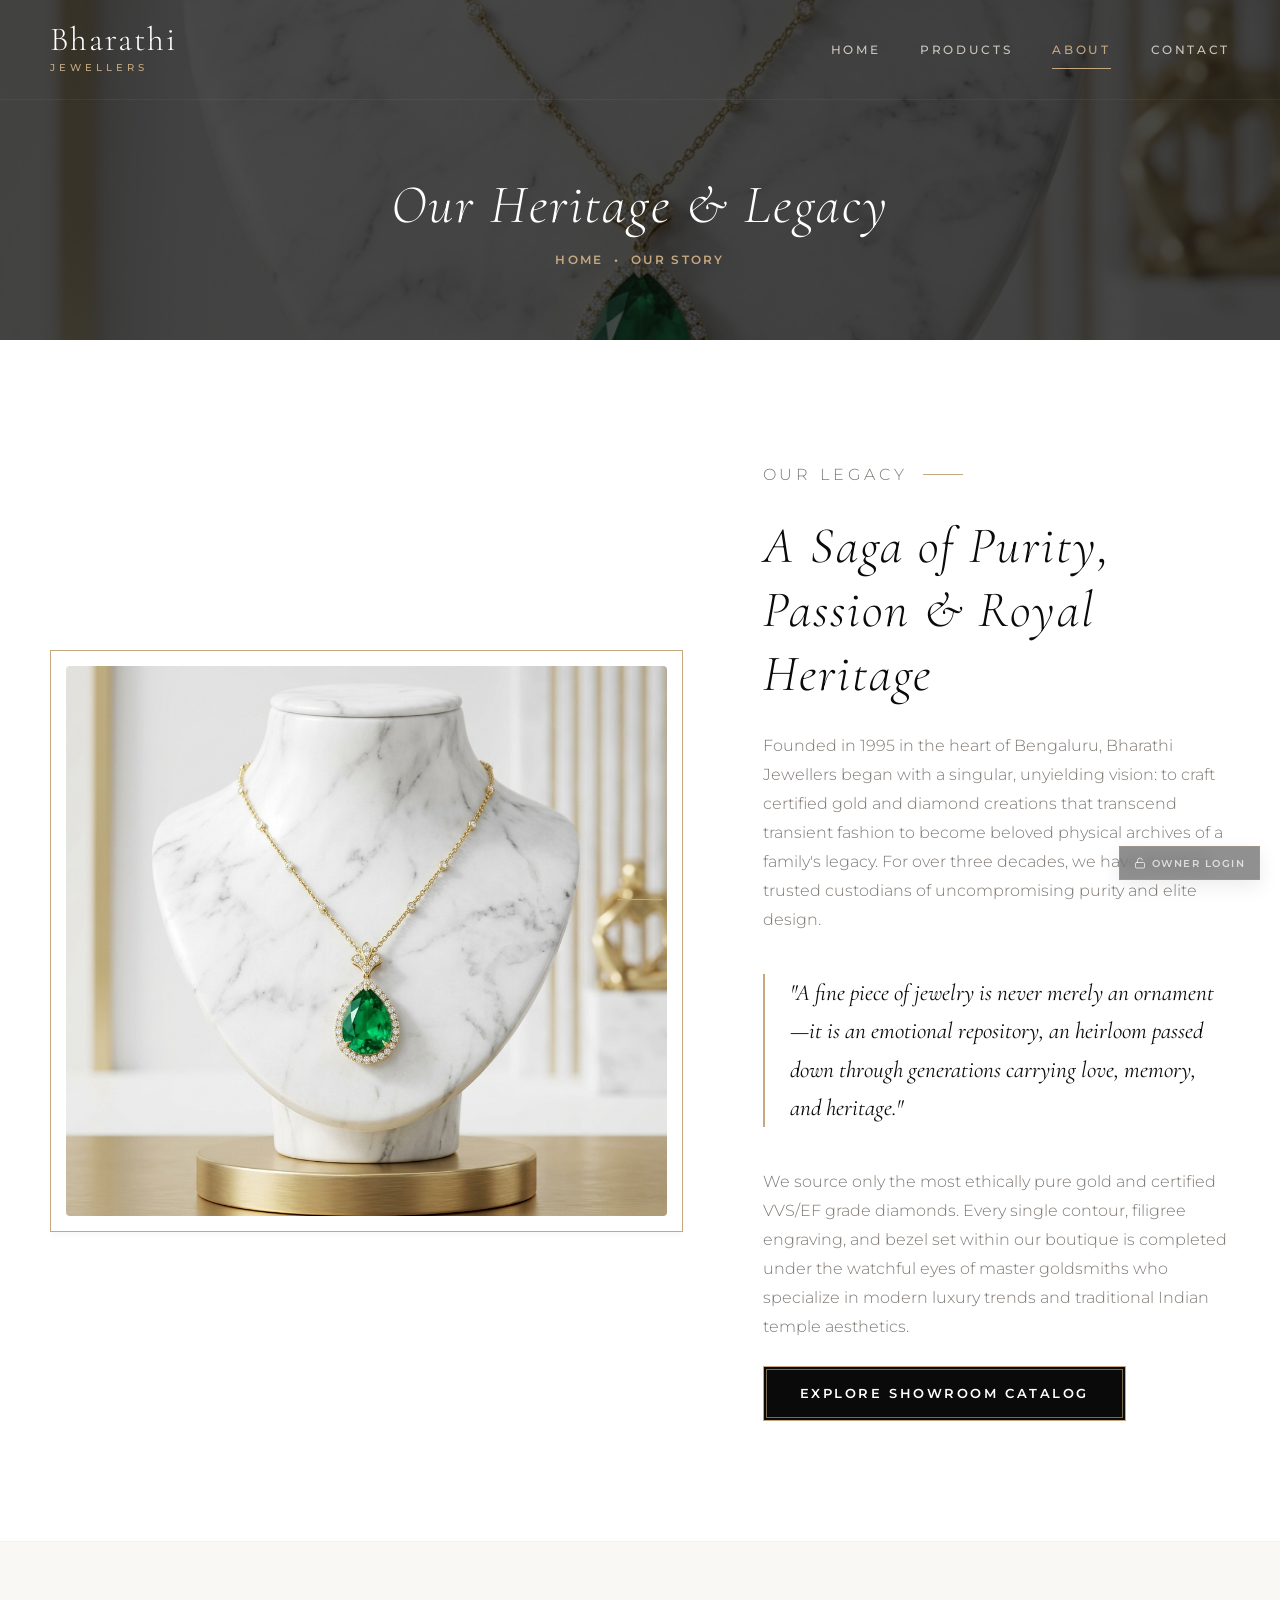
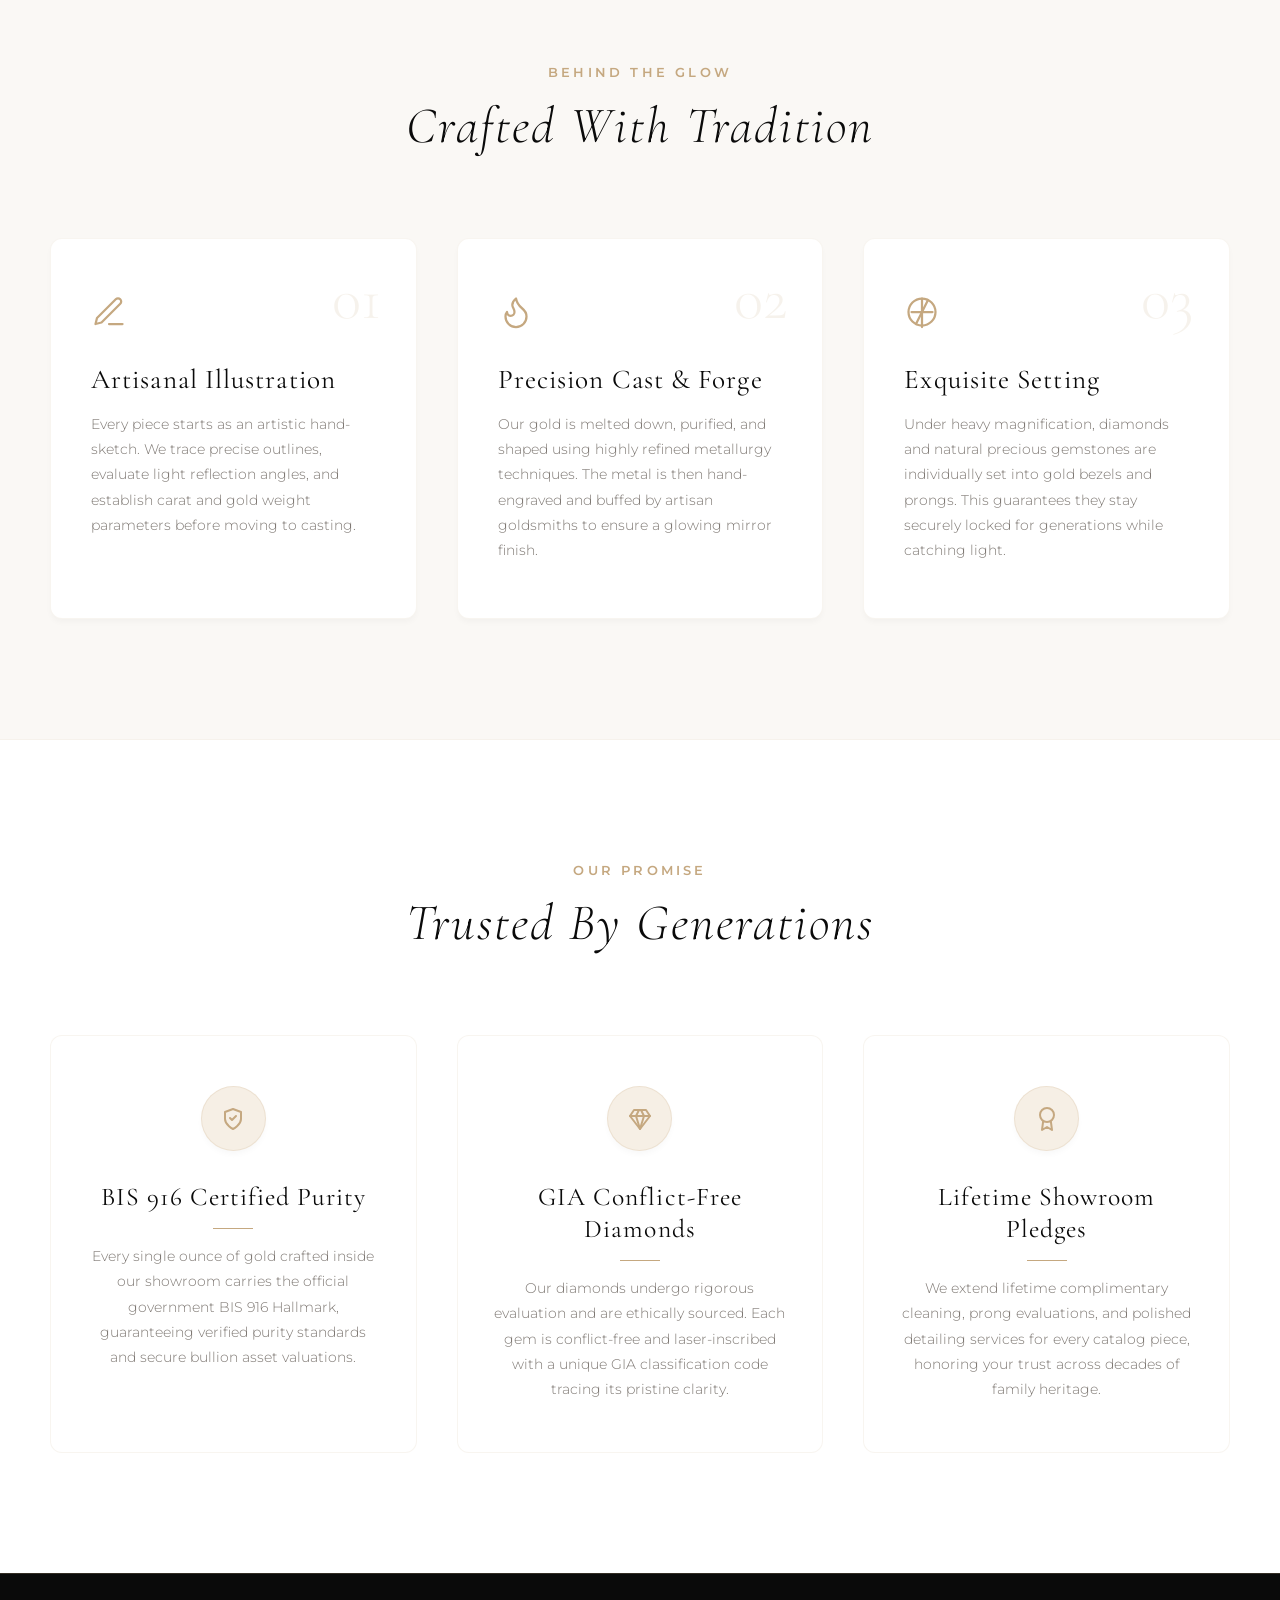
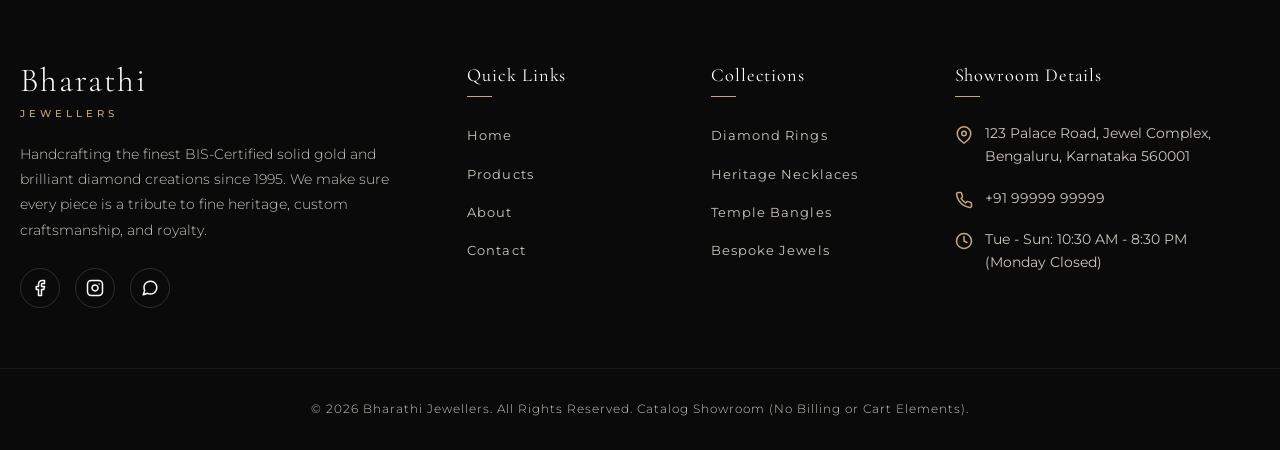
==== about.html @ 3189e08e "inital jewellery version" ====
<!DOCTYPE html>
<html lang="en">
<head>
  <meta charset="UTF-8">
  <meta name="viewport" content="width=device-width, initial-scale=1.0">
  <title>Our Story & Heritage | Bharathi Jewellers</title>
  <meta name="description" content="Discover the legacy of Bharathi Jewellers. EST. 1995, we specialize in certified gold, masterfully detailed engraving, and bespoke luxury design consultation.">
  
  <!-- CSS Stylesheet -->
  <link rel="stylesheet" href="style.css">
</head>
<body>

  <!-- --- 1. SITE HEADER (STICKY NAVIGATION) --- -->
  <header class="site-header" id="siteHeader">
    <div class="container header-container">
      <a href="index.html" class="logo" id="logoLink">
        <span class="logo-main">Bharathi</span>
        <span class="logo-sub">Jewellers</span>
      </a>

      <nav class="nav-menu" id="navMenu">
        <a href="index.html" class="nav-link" id="navHome">Home</a>
        <a href="products.html" class="nav-link" id="navCatalog">Products</a>
        <a href="about.html" class="nav-link active" id="navAbout">About</a>
        <a href="contact.html" class="nav-link" id="navContact">Contact</a>
      </nav>

      <button class="hamburger" id="hamburgerBtn" aria-label="Toggle Navigation Menu">
        <span></span>
        <span></span>
        <span></span>
      </button>
    </div>
  </header>

  <!-- --- 2. PAGE HERO HEADER --- -->
  <section class="page-header" id="pageHeader">
    <div class="page-header-bg about-hero-img"></div>
    <div class="page-header-content">
      <h1>Our Heritage & Legacy</h1>
      <div class="breadcrumbs">
        <a href="index.html">Home</a> &nbsp;•&nbsp; <span>Our Story</span>
      </div>
    </div>
  </section>

  <!-- --- 3. "OUR LEGACY" EDITORIAL SECTION --- -->
  <section class="section-padding about-legacy-section" id="ourLegacy">
    <div class="container">
      <div class="about-grid">
        <!-- Visual Portrait Wrapper (Left Side) -->
        <div class="about-img-box" id="aboutImgBox">
          <img src="images/necklaces/emerald_necklace.png" alt="Exquisite Jewelry Craftsmanship at Bharathi Jewellers">
        </div>

        <!-- Copy and Text Content (Right Side) -->
        <div id="aboutTextContent">
          <p class="about-subtitle">Our Legacy</p>
          <h3>A Saga of Purity, Passion & Royal Heritage</h3>
          <p>Founded in 1995 in the heart of Bengaluru, Bharathi Jewellers began with a singular, unyielding vision: to craft certified gold and diamond creations that transcend transient fashion to become beloved physical archives of a family's legacy. For over three decades, we have stood as trusted custodians of uncompromising purity and elite design.</p>
          
          <div class="highlight-quote">
            "A fine piece of jewelry is never merely an ornament—it is an emotional repository, an heirloom passed down through generations carrying love, memory, and heritage."
          </div>

          <p>We source only the most ethically pure gold and certified VVS/EF grade diamonds. Every single contour, filigree engraving, and bezel set within our boutique is completed under the watchful eyes of master goldsmiths who specialize in modern luxury trends and traditional Indian temple aesthetics.</p>
          
          <a href="products.html" class="btn btn-primary" id="aboutCatalogBtn">Explore Showroom Catalog</a>
        </div>
      </div>
    </div>
  </section>

  <!-- --- 4. "CRAFTED WITH TRADITION" WORKSHOP PROCESS --- -->
  <section class="collections-section section-padding about-crafted-section" id="craftedTradition">
    <div class="container">
      <div class="section-title">
        <p>Behind The Glow</p>
        <h2>Crafted With Tradition</h2>
      </div>

      <div class="process-grid">
        <!-- Step 1: Design -->
        <div class="process-card" id="processStep1">
          <span class="process-num">01</span>
          <!-- Pencil & Ruler SVG Icon -->
          <svg xmlns="http://www.w3.org/2000/svg" width="36" height="36" viewBox="0 0 24 24" fill="none" stroke="var(--color-gold-primary)" stroke-width="1.5" stroke-linecap="round" stroke-linejoin="round">
            <path d="M12 20h9"/>
            <path d="M16.5 3.5a2.121 2.121 0 0 1 3 3L7 19l-4 1 1-4L16.5 3.5z"/>
          </svg>
          <h4>Artisanal Illustration</h4>
          <p>Every piece starts as an artistic hand-sketch. We trace precise outlines, evaluate light reflection angles, and establish carat and gold weight parameters before moving to casting.</p>
        </div>

        <!-- Step 2: Casting -->
        <div class="process-card" id="processStep2">
          <span class="process-num">02</span>
          <!-- Flame SVG Icon -->
          <svg xmlns="http://www.w3.org/2000/svg" width="36" height="36" viewBox="0 0 24 24" fill="none" stroke="var(--color-gold-primary)" stroke-width="1.5" stroke-linecap="round" stroke-linejoin="round">
            <path d="M8.5 14.5A2.5 2.5 0 0 0 11 12c0-1.38-.5-2-1-3-1.072-2.143-.224-4.054 2-6 .5 2.5 2 4.9 4 6.5 2 1.6 3 3.5 3 5.5a7 7 0 1 1-14 0c0-1.153.433-2.294 1-3a2.5 2.5 0 0 0 2.5 2.5z"/>
          </svg>
          <h4>Precision Cast & Forge</h4>
          <p>Our gold is melted down, purified, and shaped using highly refined metallurgy techniques. The metal is then hand-engraved and buffed by artisan goldsmiths to ensure a glowing mirror finish.</p>
        </div>

        <!-- Step 3: Setting -->
        <div class="process-card" id="processStep3">
          <span class="process-num">03</span>
          <!-- Gem SVG Icon -->
          <svg xmlns="http://www.w3.org/2000/svg" width="36" height="36" viewBox="0 0 24 24" fill="none" stroke="var(--color-gold-primary)" stroke-width="1.5" stroke-linecap="round" stroke-linejoin="round">
            <path d="M12 3v19"/>
            <path d="M5 12h14"/>
            <path d="m12 12 4-8"/>
            <path d="m12 12-4 8"/>
            <circle cx="12" cy="12" r="9"/>
          </svg>
          <h4>Exquisite Setting</h4>
          <p>Under heavy magnification, diamonds and natural precious gemstones are individually set into gold bezels and prongs. This guarantees they stay securely locked for generations while catching light.</p>
        </div>
      </div>
    </div>
  </section>

  <!-- --- 5. "TRUSTED BY GENERATIONS" SECTION --- -->
  <section class="section-padding about-trusted-section" id="trustedGenerations">
    <div class="container">
      <div class="section-title">
        <p>Our Promise</p>
        <h2>Trusted By Generations</h2>
      </div>

      <div class="trusted-generations-grid">
        <!-- Pillar 1: Hallmark -->
        <div class="trusted-pillar-card">
          <div class="trusted-icon-box">
            <!-- Shield with Checkmark Icon -->
            <svg xmlns="http://www.w3.org/2000/svg" width="24" height="24" viewBox="0 0 24 24" fill="none" stroke="currentColor" stroke-width="2" stroke-linecap="round" stroke-linejoin="round">
              <path d="M12 22s8-4 8-10V5l-8-3-8 3v7c0 6 8 10 8 10z"/>
              <path d="m9 11 2 2 4-4"/>
            </svg>
          </div>
          <h4>BIS 916 Certified Purity</h4>
          <div class="trusted-divider"></div>
          <p>Every single ounce of gold crafted inside our showroom carries the official government BIS 916 Hallmark, guaranteeing verified purity standards and secure bullion asset valuations.</p>
        </div>

        <!-- Pillar 2: GIA Diamonds -->
        <div class="trusted-pillar-card">
          <div class="trusted-icon-box">
            <!-- Diamond Icon -->
            <svg xmlns="http://www.w3.org/2000/svg" width="24" height="24" viewBox="0 0 24 24" fill="none" stroke="currentColor" stroke-width="2" stroke-linecap="round" stroke-linejoin="round">
              <path d="M6 3h12l4 6-10 13L2 9z"/>
              <path d="M11 3 8 9l4 13 4-13-3-6"/>
              <path d="M2 9h20"/>
            </svg>
          </div>
          <h4>GIA Conflict-Free Diamonds</h4>
          <div class="trusted-divider"></div>
          <p>Our diamonds undergo rigorous evaluation and are ethically sourced. Each gem is conflict-free and laser-inscribed with a unique GIA classification code tracing its pristine clarity.</p>
        </div>

        <!-- Pillar 3: Legacy Value -->
        <div class="trusted-pillar-card">
          <div class="trusted-icon-box">
            <!-- Award/Ribbon Icon -->
            <svg xmlns="http://www.w3.org/2000/svg" width="24" height="24" viewBox="0 0 24 24" fill="none" stroke="currentColor" stroke-width="2" stroke-linecap="round" stroke-linejoin="round">
              <circle cx="12" cy="8" r="7"/>
              <polyline points="8.21 13.89 7 23 12 20 17 23 15.79 13.88"/>
            </svg>
          </div>
          <h4>Lifetime Showroom Pledges</h4>
          <div class="trusted-divider"></div>
          <p>We extend lifetime complimentary cleaning, prong evaluations, and polished detailing services for every catalog piece, honoring your trust across decades of family heritage.</p>
        </div>
      </div>
    </div>
  </section>

  <!-- --- 6. PREMIUM FOOTER --- -->
  <footer class="site-footer">
    <div class="container footer-top">
      <div class="footer-grid">
        <!-- Brand Info -->
        <div class="footer-brand">
          <a href="index.html" class="logo" style="margin-bottom: 20px;">
            <span class="logo-main" style="color: var(--color-text-light);">Bharathi</span>
            <span class="logo-sub">Jewellers</span>
          </a>
          <p>Handcrafting the finest BIS-Certified solid gold and brilliant diamond creations since 1995. We make sure every piece is a tribute to fine heritage, custom craftsmanship, and royalty.</p>
          <div class="footer-socials">
            <a href="https://facebook.com" class="social-icon" aria-label="Facebook" target="_blank">
              <svg xmlns="http://www.w3.org/2000/svg" width="18" height="18" viewBox="0 0 24 24" fill="none" stroke="currentColor" stroke-width="2" stroke-linecap="round" stroke-linejoin="round"><path d="M18 2h-3a5 5 0 0 0-5 5v3H7v4h3v8h4v-8h3l1-4h-4V7a1 1 0 0 1 1-1h3z"/></svg>
            </a>
            <a href="https://instagram.com" class="social-icon" aria-label="Instagram" target="_blank">
              <svg xmlns="http://www.w3.org/2000/svg" width="18" height="18" viewBox="0 0 24 24" fill="none" stroke="currentColor" stroke-width="2" stroke-linecap="round" stroke-linejoin="round"><rect x="2" y="2" width="20" height="20" rx="5" ry="5"/><path d="M16 11.37A4 4 0 1 1 12.63 8 4 4 0 0 1 16 11.37z"/><line x1="17.5" y1="6.5" x2="17.51" y2="6.5"/></svg>
            </a>
            <a href="https://wa.me/919999999999?text=Hello%20Bharathi%20Jewellers!%20I%20am%20visiting%20your%20website%20and%20would%20love%20to%20chat%20with%20a%20showroom%20consultant." class="social-icon" aria-label="WhatsApp" target="_blank">
              <svg xmlns="http://www.w3.org/2000/svg" width="18" height="18" viewBox="0 0 24 24" fill="none" stroke="currentColor" stroke-width="2" stroke-linecap="round" stroke-linejoin="round"><path d="M21 11.5a8.38 8.38 0 0 1-.9 3.8 8.5 8.5 0 0 1-7.6 4.7 8.38 8.38 0 0 1-3.8-.9L3 21l1.9-5.7a8.38 8.38 0 0 1-.9-3.8 8.5 8.5 0 0 1 4.7-7.6 8.38 8.38 0 0 1 3.8-.9h.5a8.48 8.48 0 0 1 8 8v.5z"/></svg>
            </a>
          </div>
        </div>

        <!-- Quick Links -->
        <div>
          <h3 class="footer-title">Quick Links</h3>
          <ul class="footer-links">
            <li><a href="index.html">Home</a></li>
            <li><a href="products.html">Products</a></li>
            <li><a href="about.html">About</a></li>
            <li><a href="contact.html">Contact</a></li>
          </ul>
        </div>

        <!-- Collections -->
        <div>
          <h3 class="footer-title">Collections</h3>
          <ul class="footer-links">
            <li><a href="products.html?filter=rings">Diamond Rings</a></li>
            <li><a href="products.html?filter=necklaces">Heritage Necklaces</a></li>
            <li><a href="products.html?filter=bracelets">Temple Bangles</a></li>
            <li><a href="products.html?filter=rings">Bespoke Jewels</a></li>
          </ul>
        </div>

        <!-- Showroom Details -->
        <div>
          <h3 class="footer-title">Showroom Details</h3>
          <ul class="footer-contact">
            <li>
              <svg xmlns="http://www.w3.org/2000/svg" width="18" height="18" viewBox="0 0 24 24" fill="none" stroke="currentColor" stroke-width="2" stroke-linecap="round" stroke-linejoin="round"><path d="M21 10c0 7-9 13-9 13s-9-6-9-13a9 9 0 0 1 18 0z"/><circle cx="12" cy="10" r="3"/></svg>
              <span>123 Palace Road, Jewel Complex,<br>Bengaluru, Karnataka 560001</span>
            </li>
            <li>
              <svg xmlns="http://www.w3.org/2000/svg" width="18" height="18" viewBox="0 0 24 24" fill="none" stroke="currentColor" stroke-width="2" stroke-linecap="round" stroke-linejoin="round"><path d="M22 16.92v3a2 2 0 0 1-2.18 2 19.79 19.79 0 0 1-8.63-3.07 19.5 19.5 0 0 1-6-6 19.79 19.79 0 0 1-3.07-8.67A2 2 0 0 1 4.11 2h3a2 2 0 0 1 2 1.72 12.84 12.84 0 0 0 .7 2.81 2 2 0 0 1-.45 2.11L8.09 9.91a16 16 0 0 0 6 6l1.27-1.27a2 2 0 0 1 2.11-.45 12.84 12.84 0 0 0 2.81.7A2 2 0 0 1 22 16.92z"/></svg>
              <span>+91 99999 99999</span>
            </li>
            <li>
              <svg xmlns="http://www.w3.org/2000/svg" width="18" height="18" viewBox="0 0 24 24" fill="none" stroke="currentColor" stroke-width="2" stroke-linecap="round" stroke-linejoin="round"><circle cx="12" cy="12" r="10"/><polyline points="12 6 12 12 16 14"/></svg>
              <span>Tue - Sun: 10:30 AM - 8:30 PM<br>(Monday Closed)</span>
            </li>
          </ul>
        </div>
      </div>
    </div>

    <!-- Copyright -->
    <div class="footer-bottom">
      <div class="container">
        <p>&copy; 2026 Bharathi Jewellers. All Rights Reserved. Catalog Showroom (No Billing or Cart Elements).</p>
      </div>
    </div>
  </footer>

  <!-- --- 8. FLOATING GLOWING GLASS OWNER LOGIN BUTTON --- -->
  <a href="https://billing-app-link.com" target="_blank" class="owner-login-btn" id="ownerLoginBtn" title="Redirect to Owner Billing App">
    <svg xmlns="http://www.w3.org/2000/svg" width="12" height="12" viewBox="0 0 24 24" fill="none" stroke="currentColor" stroke-width="2" stroke-linecap="round" stroke-linejoin="round">
      <rect x="3" y="11" width="18" height="11" rx="2" ry="2"/>
      <path d="M7 11V7a5 5 0 0 1 9.9-1"/>
    </svg>
    Owner Login
  </a>

  <!-- JavaScript File -->
  <script src="script.js"></script>
</body>
</html>
---- style.css ----
/*
 * BHARATHI JEWELLERS - Modern Luxury Showroom Stylesheet
 * Brand Color Palette: Obsidian Black, Champagne Gold, and Alabaster White
 * Fonts: Cormorant Garamond (Luxury Serif Headings) & Montserrat (Modern Sans Body)
 */

@import url('https://fonts.googleapis.com/css2?family=Cormorant+Garamond:ital,wght@0,300;0,400;0,500;0,600;0,700;1,300;1,400&family=Montserrat:wght@300;400;500;600;700&display=swap');

/* --- DESIGN TOKENS (CSS Variables) --- */
:root {
  --font-heading: 'Cormorant Garamond', serif;
  --font-body: 'Montserrat', sans-serif;

  /* Premium Obsidian & Alabaster Theme */
  --color-bg-dark: #0A0A0A;       /* Obsidian Black */
  --color-bg-light: #FAF8F5;      /* Champagne Alabaster */
  --color-bg-white: #FFFFFF;
  --color-text-dark: #1E1D1C;     /* High-end charcoal */
  --color-text-muted: #7E7873;    /* Muted warm grey */
  --color-text-light: #FFFFFF;
  --color-text-light-muted: #CBC5BD;

  /* Curated Fine Gold Accents */
  --color-gold-primary: #C5A880;  /* Muted Champagne Gold */
  --color-gold-hover: #AA8A60;
  --color-gold-light: #F6EFE5;
  --color-gold-dark: #1A1713;
  --gold-gradient: linear-gradient(135deg, #E6D5C3 0%, #C5A880 50%, #9E8056 100%);
  --gold-gradient-hover: linear-gradient(135deg, #F0E2D3 0%, #AA8A60 50%, #7E633C 100%);

  /* UI Accents */
  --color-glass-dark: rgba(10, 10, 10, 0.85);
  --color-glass-light: rgba(255, 255, 255, 0.92);
  --border-glass: rgba(197, 168, 128, 0.22);
  --shadow-sm: 0 4px 6px -1px rgba(0, 0, 0, 0.03);
  --shadow-md: 0 10px 20px -3px rgba(0, 0, 0, 0.05), 0 4px 6px -2px rgba(0, 0, 0, 0.02);
  --shadow-lg: 0 25px 35px -5px rgba(0, 0, 0, 0.08), 0 10px 15px -5px rgba(0, 0, 0, 0.02);
  
  --transition-smooth: all 0.5s cubic-bezier(0.25, 1, 0.5, 1);
  --transition-fast: all 0.25s ease;
  
  --header-height: 100px;
}

/* --- BASE & SCROLLBAR STYLES --- */
* {
  box-sizing: border-box;
  margin: 0;
  padding: 0;
}

html {
  scroll-behavior: smooth;
  font-size: 16px;
  -webkit-font-smoothing: antialiased;
}

body {
  font-family: var(--font-body);
  background-color: var(--color-bg-light);
  color: var(--color-text-dark);
  line-height: 1.65;
  overflow-x: hidden;
}

/* Custom Luxury Scrollbar */
::-webkit-scrollbar {
  width: 6px;
}
::-webkit-scrollbar-track {
  background: var(--color-bg-light);
}
::-webkit-scrollbar-thumb {
  background: var(--color-gold-primary);
}
::-webkit-scrollbar-thumb:hover {
  background: var(--color-gold-hover);
}

a {
  text-decoration: none;
  color: inherit;
  transition: var(--transition-fast);
}

ul {
  list-style: none;
}

img {
  max-width: 100%;
  height: auto;
  display: block;
}

/* Luxury Typography Hierarchy */
h1, h2, h3, h4, h5, h6 {
  font-family: var(--font-heading);
  font-weight: 400;
  letter-spacing: 0.04em;
  line-height: 1.25;
}

/* --- REUSABLE UTILITIES --- */
.container {
  width: 100%;
  max-width: 1240px;
  margin: 0 auto;
  padding: 0 30px;
}

.text-center {
  text-align: center;
}

.section-padding {
  padding: 120px 0;
}

@media (max-width: 768px) {
  .section-padding {
    padding: 80px 0;
  }
}

/* Section Title (Premium Fine-Line Alignment) */
.section-title {
  text-align: center;
  margin-bottom: 60px;
}

.section-title h2 {
  font-size: 3.2rem;
  color: var(--color-bg-dark);
  font-style: italic;
  display: inline-block;
  padding-bottom: 20px;
  text-transform: capitalize;
  font-weight: 300;
}

.section-title h2::after {
  content: '';
  position: absolute;
  bottom: 0;
  left: 50%;
  transform: translateX(-50%);
  width: 45px;
  height: 1px;
  background: var(--color-gold-primary);
}

.section-title p {
  font-size: 0.8rem;
  color: var(--color-gold-primary);
  letter-spacing: 0.25em;
  text-transform: uppercase;
  margin-bottom: 10px;
  font-weight: 600;
}

/* High-Fashion Luxury Double-Border Buttons */
.btn {
  display: inline-flex;
  align-items: center;
  justify-content: center;
  padding: 16px 36px;
  font-family: var(--font-body);
  font-size: 0.8rem;
  font-weight: 600;
  letter-spacing: 0.2em;
  text-transform: uppercase;
  border-radius: 0;
  border: 1px solid transparent;
  cursor: pointer;
  position: relative;
  z-index: 1;
  transition: var(--transition-smooth);
}

.btn-primary {
  background: var(--color-bg-dark);
  color: var(--color-text-light);
  border: 1px solid var(--color-gold-primary);
}

.btn-primary::before {
  content: '';
  position: absolute;
  top: 2px;
  left: 2px;
  right: 2px;
  bottom: 2px;
  border: 1px solid var(--color-gold-primary);
  opacity: 0.6;
  transition: var(--transition-smooth);
}

.btn-primary::after {
  content: '';
  position: absolute;
  top: 0;
  left: 0;
  width: 100%;
  height: 100%;
  background: var(--gold-gradient);
  z-index: -1;
  transform: scaleX(0);
  transform-origin: right;
  transition: transform 0.6s cubic-bezier(0.25, 1, 0.5, 1);
}

.btn-primary:hover::after {
  transform: scaleX(1);
  transform-origin: left;
}

.btn-primary:hover {
  color: var(--color-bg-dark);
  border-color: transparent;
  transform: translateY(-3px);
  box-shadow: var(--shadow-md);
}

.btn-primary:hover::before {
  border-color: var(--color-bg-dark);
  opacity: 0.3;
}

.btn-outline {
  background: transparent;
  color: var(--color-bg-dark);
  border: 1px solid var(--color-text-dark);
}

.btn-outline::before {
  content: '';
  position: absolute;
  top: 2px;
  left: 2px;
  right: 2px;
  bottom: 2px;
  border: 1px solid transparent;
  transition: var(--transition-smooth);
}

.btn-outline:hover {
  background: var(--color-bg-dark);
  color: var(--color-text-light);
  border-color: var(--color-gold-primary);
  transform: translateY(-3px);
}

.btn-outline:hover::before {
  border-color: var(--color-gold-primary);
}

.btn-outline-white {
  background: transparent;
  color: var(--color-text-light);
  border: 1px solid var(--color-gold-primary);
}

.btn-outline-white::before {
  content: '';
  position: absolute;
  top: 2px;
  left: 2px;
  right: 2px;
  bottom: 2px;
  border: 1px solid rgba(197, 168, 128, 0.4);
  transition: var(--transition-smooth);
}

.btn-outline-white:hover {
  background: var(--color-text-light);
  color: var(--color-bg-dark);
  border-color: var(--color-text-light);
  transform: translateY(-3px);
}

.btn-outline-white:hover::before {
  border-color: var(--color-bg-dark);
}

/* --- HEADER / NAVIGATION BAR --- */
.site-header {
  position: fixed;
  top: 0;
  left: 0;
  width: 100%;
  height: var(--header-height);
  z-index: 1000;
  transition: var(--transition-smooth);
  display: flex;
  align-items: center;
  border-bottom: 1px solid rgba(255, 255, 255, 0.05);
}

/* Frosted Glass Scrolled Navbar */
.site-header.scrolled {
  height: 80px;
  background-color: rgba(10, 10, 10, 0.95);
  box-shadow: 0 10px 40px rgba(0, 0, 0, 0.35);
  backdrop-filter: blur(15px);
  -webkit-backdrop-filter: blur(15px);
  border-bottom: 1px solid var(--border-glass);
}

.header-container {
  display: flex;
  justify-content: space-between;
  align-items: center;
  width: 100%;
}

/* Luxury Logo Layout */
.logo {
  display: flex;
  flex-direction: column;
}

.logo-main {
  font-family: var(--font-heading);
  font-size: 2.1rem;
  font-weight: 300;
  letter-spacing: 0.06em;
  color: var(--color-text-light);
  line-height: 1;
  text-transform: capitalize;
}

.logo-sub {
  font-family: var(--font-body);
  font-size: 0.6rem;
  letter-spacing: 0.42em;
  color: var(--color-gold-primary);
  text-transform: uppercase;
  margin-top: 3px;
  font-weight: 500;
}

/* Navigation Links Drawer */
.nav-menu {
  display: flex;
  gap: 40px;
}

.nav-link {
  font-family: var(--font-body);
  font-size: 0.75rem;
  font-weight: 500;
  letter-spacing: 0.22em;
  text-transform: uppercase;
  color: var(--color-text-light-muted);
  position: relative;
  padding: 10px 0;
}

.nav-link:hover,
.nav-link.active {
  color: var(--color-gold-primary);
}

.nav-link::after {
  content: '';
  position: absolute;
  bottom: 0;
  left: 0;
  width: 0;
  height: 1px;
  background: var(--color-gold-primary);
  transition: var(--transition-smooth);
}

.nav-link:hover::after,
.nav-link.active::after {
  width: 100%;
}

/* Mobile Hamburger Menu */
.hamburger {
  display: none;
  flex-direction: column;
  justify-content: space-between;
  width: 26px;
  height: 18px;
  background: transparent;
  border: none;
  cursor: pointer;
  z-index: 1100;
}

.hamburger span {
  width: 100%;
  height: 1px;
  background-color: var(--color-text-light);
  transition: var(--transition-smooth);
}

.hamburger.open span:nth-child(1) {
  transform: translateY(8.5px) rotate(45deg);
}

.hamburger.open span:nth-child(2) {
  opacity: 0;
}

.hamburger.open span:nth-child(3) {
  transform: translateY(-8.5px) rotate(-45deg);
}

/* Mobile Drawer Overlay */
@media (max-width: 991px) {
  .hamburger {
    display: flex;
  }

  .nav-menu {
    position: fixed;
    top: 0;
    right: -100%;
    width: 320px;
    height: 100vh;
    background-color: var(--color-bg-dark);
    flex-direction: column;
    justify-content: center;
    align-items: center;
    gap: 45px;
    z-index: 1050;
    box-shadow: -15px 0 45px rgba(0, 0, 0, 0.6);
    transition: var(--transition-smooth);
    border-left: 1px solid var(--border-glass);
  }

  .nav-menu.open {
    right: 0;
  }

  .nav-link {
    font-size: 1.15rem;
    color: var(--color-text-light);
  }
}

/* --- HOMEPAGE Redesign (Split-Screen High-Fashion Layout) --- */

.hero-split-section {
  min-height: 100vh;
  display: flex;
  background-color: var(--color-bg-dark);
  position: relative;
  overflow: hidden;
  padding-top: 0;
}

.hero-split-container {
  display: flex;
  width: 100%;
  min-height: 100vh;
}

@media (max-width: 991px) {
  .hero-split-container {
    flex-direction: column-reverse;
  }
}

/* Left Column: Premium Text Area */
.hero-text-col {
  width: 45%;
  background-color: #080808;
  display: flex;
  align-items: center;
  position: relative;
  padding: 100px 60px 80px 120px; /* Generous breathing margins */
  border-right: 1px solid rgba(197, 168, 128, 0.08);
  z-index: 5;
}

/* Left Vertical Showroom Label Decorator */
.vertical-showroom-label {
  position: absolute;
  left: 40px;
  top: 50%;
  transform: translateY(-50%) rotate(-90deg);
  transform-origin: center left;
  font-size: 0.65rem;
  font-weight: 600;
  letter-spacing: 0.35em;
  color: var(--color-text-muted);
  text-transform: uppercase;
  white-space: nowrap;
}

.hero-text-content {
  max-width: 460px;
}

.hero-text-content .hero-subtitle {
  font-size: 0.8rem;
  font-weight: 600;
  letter-spacing: 0.35em;
  text-transform: uppercase;
  color: var(--color-gold-primary);
  margin-bottom: 25px;
  display: flex;
  align-items: center;
  gap: 15px;
}

.hero-text-content .hero-subtitle::after {
  content: '';
  width: 40px;
  height: 1px;
  background-color: var(--color-gold-primary);
}

.hero-text-content h1 {
  font-size: 4.8rem;
  line-height: 1.1;
  color: var(--color-text-light);
  font-style: italic;
  font-weight: 300;
  margin-bottom: 30px;
  text-transform: capitalize;
}

.hero-text-content .hero-desc {
  font-size: 0.95rem;
  color: var(--color-text-light-muted);
  line-height: 1.8;
  font-weight: 300;
  margin-bottom: 45px;
}

@media (max-width: 1200px) {
  .hero-text-col {
    padding-left: 90px;
  }
  .hero-text-content h1 {
    font-size: 3.8rem;
  }
}

@media (max-width: 991px) {
  .hero-text-col {
    width: 100%;
    padding: 80px 40px;
    justify-content: center;
    border-right: none;
  }
  .vertical-showroom-label {
    display: none;
  }
  .hero-text-content {
    text-align: center;
    max-width: 600px;
  }
  .hero-text-content .hero-subtitle {
    justify-content: center;
  }
  .hero-text-content h1 {
    font-size: 3.4rem;
  }
}

/* Right Column: Full-Bleed Image Frame */
.hero-visual-col {
  width: 55%;
  position: relative;
  overflow: hidden;
  height: 100vh;
}

@media (max-width: 991px) {
  .hero-visual-col {
    width: 100%;
    height: 50vh;
  }
}

/* Ken Burns slow motion picture container */
.hero-zoom-bg {
  width: 100%;
  height: 100%;
  background-size: cover;
  background-position: center;
  animation: luxuryKenBurns 28s infinite alternate;
}

@keyframes luxuryKenBurns {
  0% { transform: scale(1); }
  100% { transform: scale(1.12); }
}

.hero-visual-col::after {
  content: '';
  position: absolute;
  top: 0;
  left: 0;
  width: 100%;
  height: 100%;
  background: linear-gradient(to right, rgba(10, 10, 10, 0.92) 0%, rgba(10, 10, 10, 0.1) 40%, rgba(10, 10, 10, 0) 100%);
  z-index: 2;
}

@media (max-width: 991px) {
  .hero-visual-col::after {
    background: linear-gradient(to top, rgba(10, 10, 10, 0.95) 0%, rgba(10, 10, 10, 0.2) 60%, rgba(10, 10, 10, 0) 100%);
  }
}

/* Gold Frame Picture Overlay Decorator */
.hero-gold-frame-decor {
  position: absolute;
  top: 40px;
  left: 40px;
  right: 40px;
  bottom: 40px;
  border: 1px solid rgba(197, 168, 128, 0.25);
  pointer-events: none;
  z-index: 3;
}

@media (max-width: 576px) {
  .hero-gold-frame-decor {
    top: 20px;
    left: 20px;
    right: 20px;
    bottom: 20px;
  }
}

/* --- THE BRAND MONOGRAM STORY SECTION --- */
.monogram-section {
  background-color: var(--color-bg-white);
  position: relative;
  overflow: hidden;
}

.monogram-grid {
  display: grid;
  grid-template-columns: 1fr 1.12fr;
  gap: 80px;
  align-items: center;
}

@media (max-width: 991px) {
  .monogram-grid {
    grid-template-columns: 1fr;
    gap: 50px;
  }
}

/* Left Image Box with Offsets */
.monogram-image-box {
  position: relative;
}

.monogram-img-wrapper {
  position: relative;
  z-index: 2;
  border: 1px solid var(--color-gold-primary);
  padding: 16px;
  background-color: var(--color-bg-white);
}

.monogram-image-box::before {
  content: '';
  position: absolute;
  top: -25px;
  left: -25px;
  width: 100%;
  height: 100%;
  border: 1px solid rgba(197, 168, 128, 0.15);
  z-index: 1;
  pointer-events: none;
}

/* Right Content Box with Monogram Backdrop */
.monogram-content-box {
  position: relative;
}

/* Huge Faded Luxury "B" Backdrop */
.monogram-bg-letter {
  position: absolute;
  right: -20px;
  top: -120px;
  font-family: var(--font-heading);
  font-size: 32rem;
  color: rgba(197, 168, 128, 0.04);
  line-height: 1;
  font-weight: 300;
  pointer-events: none;
  z-index: 1;
  user-select: none;
}

.monogram-text-wrapper {
  position: relative;
  z-index: 3;
}

.monogram-text-wrapper .subtitle {
  font-size: 0.8rem;
  color: var(--color-gold-primary);
  letter-spacing: 0.25em;
  text-transform: uppercase;
  margin-bottom: 15px;
  font-weight: 600;
}

.monogram-text-wrapper h3 {
  font-size: 2.8rem;
  color: var(--color-bg-dark);
  margin-bottom: 30px;
  font-style: italic;
}

.monogram-text-wrapper p {
  color: var(--color-text-muted);
  font-size: 0.98rem;
  margin-bottom: 25px;
}

.monogram-fine-quote {
  font-family: var(--font-heading);
  font-size: 1.35rem;
  font-style: italic;
  color: var(--color-bg-dark);
  border-left: 2px solid var(--color-gold-primary);
  padding-left: 25px;
  margin: 35px 0;
}

/* --- CURATED ASYMMETRIC COLLECTIONS GRID --- */
.collections-asymmetric-section {
  background-color: var(--color-bg-light);
}

.asymmetric-grid {
  display: grid;
  grid-template-columns: 1.2fr 0.8fr;
  gap: 40px;
}

@media (max-width: 991px) {
  .asymmetric-grid {
    grid-template-columns: 1fr;
    gap: 30px;
  }
}

/* Staggered Heights and Proportions */
.asymmetric-col-left {
  display: flex;
  flex-direction: column;
  gap: 40px;
}

.asymmetric-col-right {
  display: flex;
  flex-direction: column;
  justify-content: center;
}

/* Tall luxury staggered cards */
.collection-staggered-card {
  position: relative;
  overflow: hidden;
  border: 1px solid rgba(197, 168, 128, 0.12);
  transition: var(--transition-smooth);
}

.collection-staggered-card.height-large {
  height: 600px;
}

.collection-staggered-card.height-medium {
  height: 380px;
}

.collection-staggered-card.height-tall {
  height: 520px;
}

@media (max-width: 991px) {
  .collection-staggered-card.height-large,
  .collection-staggered-card.height-medium,
  .collection-staggered-card.height-tall {
    height: 480px;
  }
}

.staggered-img {
  position: absolute;
  top: 0;
  left: 0;
  width: 100%;
  height: 100%;
  background-size: cover;
  background-position: center;
  transition: transform 1.8s cubic-bezier(0.25, 1, 0.5, 1);
  z-index: 1;
}

.collection-staggered-card:hover .staggered-img {
  transform: scale(1.08);
}

/* Transparent gold glassmorphism overlay sliding drawer */
.staggered-overlay {
  position: absolute;
  top: 0;
  left: 0;
  width: 100%;
  height: 100%;
  background: linear-gradient(to top, rgba(10, 10, 10, 0.95) 0%, rgba(10, 10, 10, 0.25) 60%, rgba(10, 10, 10, 0) 100%);
  z-index: 2;
  transition: var(--transition-smooth);
}

.staggered-content {
  position: absolute;
  bottom: 0;
  left: 0;
  width: 100%;
  padding: 50px;
  z-index: 3;
  color: var(--color-text-light);
  transform: translateY(20px);
  transition: var(--transition-smooth);
}

.collection-staggered-card:hover .staggered-content {
  transform: translateY(0);
}

.staggered-content .tag {
  font-size: 0.75rem;
  letter-spacing: 0.2em;
  text-transform: uppercase;
  color: var(--color-gold-primary);
  margin-bottom: 12px;
  font-weight: 600;
  display: block;
}

.staggered-content h3 {
  font-size: 2.2rem;
  margin-bottom: 25px;
  font-style: italic;
  font-weight: 300;
}

.staggered-link {
  font-size: 0.8rem;
  font-weight: 600;
  letter-spacing: 0.18em;
  text-transform: uppercase;
  display: inline-flex;
  align-items: center;
  gap: 12px;
  color: var(--color-text-light);
  position: relative;
  padding-bottom: 6px;
}

.staggered-link::after {
  content: '';
  position: absolute;
  bottom: 0;
  left: 0;
  width: 40px;
  height: 1px;
  background-color: var(--color-gold-primary);
  transition: var(--transition-smooth);
}

.collection-staggered-card:hover .staggered-link {
  color: var(--color-gold-primary);
}

.collection-staggered-card:hover .staggered-link::after {
  width: 100%;
}

.staggered-link svg {
  transition: var(--transition-fast);
  color: var(--color-gold-primary);
}

.collection-staggered-card:hover .staggered-link svg {
  transform: translateX(5px);
}

/* --- SIGNATURE MASTERPIECES SLIDER TEASER GRID --- */
.signatures-section {
  background-color: var(--color-bg-white);
}

.signatures-grid {
  display: grid;
  grid-template-columns: repeat(3, 1fr);
  gap: 30px;
}

@media (max-width: 991px) {
  .signatures-grid {
    grid-template-columns: 1fr;
  }
}

.signature-card {
  border: 1px solid #FAF7F2;
  background-color: var(--color-bg-white);
  transition: var(--transition-smooth);
}

.signature-card:hover {
  transform: translateY(-8px);
  box-shadow: var(--shadow-lg);
  border-color: var(--color-gold-primary);
}

.sig-img-box {
  height: 340px;
  overflow: hidden;
  position: relative;
  background-color: #FAF9F6;
}

.sig-img {
  width: 100%;
  height: 100%;
  object-fit: cover;
  transition: transform 1.5s cubic-bezier(0.25, 1, 0.5, 1);
}

.signature-card:hover .sig-img {
  transform: scale(1.08);
}

.sig-badge {
  position: absolute;
  top: 20px;
  left: 20px;
  background-color: var(--color-bg-dark);
  color: var(--color-gold-primary);
  padding: 6px 16px;
  font-size: 0.65rem;
  letter-spacing: 0.15em;
  text-transform: uppercase;
  font-weight: 600;
  border: 1px solid var(--color-gold-primary);
  z-index: 5;
}

.sig-details {
  padding: 35px;
  text-align: center;
}

.sig-meta {
  font-size: 0.75rem;
  letter-spacing: 0.15em;
  text-transform: uppercase;
  color: var(--color-gold-primary);
  font-weight: 600;
  margin-bottom: 12px;
}

.signature-card h3 {
  font-size: 1.6rem;
  color: var(--color-bg-dark);
  margin-bottom: 15px;
}

/* Elegant thin-line gold divider */
.sig-divider {
  width: 60px;
  height: 1px;
  background-color: rgba(197, 168, 128, 0.3);
  margin: 15px auto 20px;
}

.sig-desc {
  font-size: 0.88rem;
  color: var(--color-text-muted);
  line-height: 1.7;
  margin-bottom: 25px;
}

.sig-link {
  font-size: 0.75rem;
  letter-spacing: 0.15em;
  text-transform: uppercase;
  font-weight: 600;
  color: var(--color-bg-dark);
  display: inline-flex;
  align-items: center;
  gap: 8px;
}

.signature-card:hover .sig-link {
  color: var(--color-gold-primary);
}

.sig-link svg {
  color: var(--color-gold-primary);
  transition: var(--transition-fast);
}

.signature-card:hover .sig-link svg {
  transform: translateX(4px);
}

/* --- THE DYNAMIC CALL TO ACTION BANNER --- */
.cta-section {
  position: relative;
  background-color: var(--color-bg-dark);
  color: var(--color-text-light);
  overflow: hidden;
  text-align: center;
}

.cta-bg {
  position: absolute;
  top: 0;
  left: 0;
  width: 100%;
  height: 100%;
  background: linear-gradient(rgba(10, 10, 10, 0.88), rgba(10, 10, 10, 0.88)),
              url('images/bracelets/gold_bangle.png') no-repeat center center;
  background-size: cover;
  opacity: 0.45;
  z-index: 1;
}

.cta-container {
  position: relative;
  z-index: 2;
  max-width: 750px;
  margin: 0 auto;
}

.cta-container h2 {
  font-size: 3.2rem;
  font-weight: 300;
  margin-bottom: 25px;
  font-style: italic;
}

@media (max-width: 768px) {
  .cta-container h2 {
    font-size: 2.4rem;
  }
}

.cta-container p {
  color: var(--color-text-light-muted);
  margin-bottom: 45px;
  font-size: 1rem;
  line-height: 1.8;
  font-weight: 300;
}

/* --- OTHER PAGES COMPATIBILITY STYLES --- */

.page-header {
  height: 340px;
  position: relative;
  background-color: var(--color-bg-dark);
  display: flex;
  align-items: center;
  justify-content: center;
  text-align: center;
  color: var(--color-text-light);
  margin-top: 0;
  padding-top: var(--header-height);
  overflow: hidden;
}

.page-header-bg {
  position: absolute;
  top: 0;
  left: 0;
  width: 100%;
  height: 100%;
  background-size: cover;
  background-position: center;
  z-index: 1;
}

.page-header-content {
  position: relative;
  z-index: 2;
}

.page-header-content h1 {
  font-size: 3.4rem;
  font-weight: 300;
  margin-bottom: 12px;
  font-style: italic;
}

.breadcrumbs {
  font-size: 0.72rem;
  letter-spacing: 0.2em;
  text-transform: uppercase;
  color: var(--color-gold-primary);
  font-weight: 600;
}

.breadcrumbs a:hover {
  color: var(--color-text-light);
}

/* --- ABOUT PAGE STYLES --- */
.page-header-bg.about-hero-img {
  background-image: url('images/necklaces/emerald_necklace.png');
  opacity: 0.35;
  filter: grayscale(15%) brightness(75%);
}

.about-legacy-section {
  background-color: var(--color-bg-white);
}

.about-grid {
  display: grid;
  grid-template-columns: 1.15fr 0.85fr;
  gap: 80px;
  align-items: center;
}

.about-img-box {
  position: relative;
  border: 1px solid var(--color-gold-primary);
  padding: 15px;
  background-color: var(--color-bg-white);
  box-shadow: var(--shadow-sm);
  transition: var(--transition-smooth);
}

.about-img-box img {
  width: 100%;
  height: 550px;
  object-fit: cover;
  border-radius: 4px;
  display: block;
  transition: var(--transition-smooth);
}

.about-img-box::before {
  content: '';
  position: absolute;
  top: -20px;
  left: -20px;
  width: 100%;
  height: 100%;
  border: 1px solid rgba(197, 168, 128, 0.18);
  z-index: -1;
  transition: var(--transition-smooth);
}

.about-img-box:hover {
  transform: translateY(-5px);
  box-shadow: var(--shadow-lg);
  border-color: var(--color-gold-hover);
}

.about-img-box:hover img {
  filter: brightness(102%);
}

.about-img-box:hover::before {
  transform: translate(8px, 8px);
  border-color: rgba(197, 168, 128, 0.35);
}

.about-subtitle {
  font-family: var(--font-body);
  font-size: 0.8rem;
  font-weight: 600;
  color: var(--color-gold-primary);
  letter-spacing: 0.25em;
  text-transform: uppercase;
  margin-bottom: 20px;
  display: flex;
  align-items: center;
  gap: 15px;
}

.about-subtitle::after {
  content: '';
  width: 40px;
  height: 1px;
  background-color: var(--color-gold-primary);
}

.about-grid h3 {
  font-family: var(--font-heading);
  font-size: 3.2rem;
  color: var(--color-bg-dark);
  margin-bottom: 25px;
  font-style: italic;
  font-weight: 300;
  line-height: 1.25;
}

.about-grid p {
  color: var(--color-text-muted);
  font-size: 0.98rem;
  line-height: 1.85;
  margin-bottom: 25px;
  font-weight: 300;
}

.highlight-quote {
  font-family: var(--font-heading);
  font-size: 1.45rem;
  font-style: italic;
  color: var(--color-bg-dark);
  border-left: 2px solid var(--color-gold-primary);
  padding-left: 25px;
  margin: 40px 0;
  line-height: 1.65;
}

.about-crafted-section {
  background-color: var(--color-bg-light);
  border-top: 1px solid rgba(197, 168, 128, 0.08);
  border-bottom: 1px solid rgba(197, 168, 128, 0.08);
}

/* Crafted With Tradition Workshop Process */
.process-grid {
  display: grid;
  grid-template-columns: repeat(3, 1fr);
  gap: 40px;
  margin-top: 50px;
}

.process-card {
  background-color: var(--color-bg-white);
  padding: 55px 40px;
  border: 1px solid rgba(197, 168, 128, 0.12);
  border-radius: 12px;
  box-shadow: var(--shadow-sm);
  position: relative;
  transition: var(--transition-smooth);
  overflow: hidden;
  text-align: left;
}

.process-card::before {
  content: '';
  position: absolute;
  top: 0;
  left: 0;
  width: 100%;
  height: 3px;
  background: var(--gold-gradient);
  transform: scaleX(0);
  transform-origin: left;
  transition: var(--transition-smooth);
}

.process-card:hover {
  transform: translateY(-10px);
  box-shadow: var(--shadow-lg);
  border-color: rgba(197, 168, 128, 0.35);
}

.process-card:hover::before {
  transform: scaleX(1);
}

.process-num {
  position: absolute;
  top: 30px;
  right: 35px;
  font-family: var(--font-heading);
  font-size: 3.8rem;
  color: rgba(197, 168, 128, 0.15);
  font-weight: 300;
  line-height: 1;
}

.process-card svg {
  margin-bottom: 20px;
  transition: var(--transition-smooth);
}

.process-card:hover svg {
  transform: scale(1.1) rotate(5deg);
  color: var(--color-gold-hover);
}

.process-card h4 {
  font-family: var(--font-heading);
  font-size: 1.7rem;
  color: var(--color-bg-dark);
  margin-bottom: 15px;
  font-weight: 400;
  margin-top: 5px;
}

.process-card p {
  color: var(--color-text-muted);
  font-size: 0.9rem;
  line-height: 1.75;
  font-weight: 300;
}

/* Trusted By Generations Promise Pillars */
.about-trusted-section {
  background-color: var(--color-bg-white);
}

.trusted-generations-grid {
  display: grid;
  grid-template-columns: repeat(3, 1fr);
  gap: 40px;
  margin-top: 50px;
}

.trusted-pillar-card {
  background-color: var(--color-bg-white);
  padding: 50px 35px;
  border: 1px solid rgba(197, 168, 128, 0.12);
  border-radius: 12px;
  text-align: center;
  transition: var(--transition-smooth);
  position: relative;
}

.trusted-pillar-card:hover {
  transform: translateY(-8px);
  box-shadow: var(--shadow-lg);
  border-color: rgba(197, 168, 128, 0.35);
}

.trusted-icon-box {
  width: 65px;
  height: 65px;
  border-radius: 50%;
  background-color: var(--color-gold-light);
  color: var(--color-gold-primary);
  display: flex;
  align-items: center;
  justify-content: center;
  margin: 0 auto 30px;
  transition: var(--transition-smooth);
  box-shadow: var(--shadow-sm);
  border: 1px solid rgba(197, 168, 128, 0.2);
}

.trusted-pillar-card:hover .trusted-icon-box {
  background: var(--gold-gradient);
  color: var(--color-bg-dark);
  border-color: transparent;
  transform: rotateY(360deg);
  box-shadow: 0 10px 20px rgba(197, 168, 128, 0.25);
}

.trusted-pillar-card h4 {
  font-family: var(--font-heading);
  font-size: 1.6rem;
  color: var(--color-bg-dark);
  margin-bottom: 15px;
  font-weight: 400;
}

.trusted-divider {
  width: 40px;
  height: 1px;
  background-color: var(--color-gold-primary);
  margin: 15px auto;
  transition: var(--transition-smooth);
}

.trusted-pillar-card:hover .trusted-divider {
  width: 80px;
  background-color: var(--color-gold-hover);
}

.trusted-pillar-card p {
  color: var(--color-text-muted);
  font-size: 0.9rem;
  line-height: 1.75;
  font-weight: 300;
}


.products-filter-section {
  padding: 60px 0 35px;
  background-color: var(--color-bg-white);
  border-bottom: 1px solid rgba(197, 168, 128, 0.08);
}

.filter-wrapper {
  display: flex;
  justify-content: center;
  flex-wrap: wrap;
  gap: 15px;
}

.filter-btn {
  background: transparent;
  border: 1px solid rgba(197, 168, 128, 0.25);
  padding: 12px 30px;
  font-family: var(--font-body);
  font-size: 0.72rem;
  font-weight: 600;
  letter-spacing: 0.18em;
  text-transform: uppercase;
  cursor: pointer;
  border-radius: 30px; /* Luxury pill effect */
  transition: var(--transition-smooth);
  color: var(--color-text-dark);
}

.filter-btn:hover,
.filter-btn.active {
  background: var(--color-bg-dark);
  color: var(--color-gold-primary);
  border-color: var(--color-gold-primary);
  box-shadow: 0 8px 25px rgba(0, 0, 0, 0.08);
  transform: translateY(-2px);
}

.catalog-section {
  background-color: var(--color-bg-white); /* Luxury white background requested */
  padding: 100px 0;
}

.product-grid {
  display: grid;
  grid-template-columns: repeat(3, 1fr);
  gap: 40px; /* Spacious elite layout gap */
}

@media (max-width: 991px) {
  .product-grid {
    grid-template-columns: repeat(2, 1fr);
    gap: 30px;
  }
}

@media (max-width: 576px) {
  .product-grid {
    grid-template-columns: 1fr;
    gap: 35px;
  }
}

.product-card {
  background-color: var(--color-bg-white);
  border: 1px solid rgba(197, 168, 128, 0.12); /* Extremely fine gold outline */
  border-radius: 16px; /* Smooth rounded corners */
  overflow: hidden;
  display: flex;
  flex-direction: column;
  box-shadow: 0 15px 45px rgba(0, 0, 0, 0.03); /* Soft ambient modern shadow */
  transition: var(--transition-smooth);
  height: 100%;
}

.product-card:hover {
  transform: translateY(-10px); /* Clean floating rise */
  box-shadow: 0 30px 60px rgba(0, 0, 0, 0.06); /* Feathery soft deep elevation */
  border-color: rgba(197, 168, 128, 0.3);
}

.product-img-container {
  height: 340px;
  width: 100%;
  overflow: hidden;
  position: relative;
  background-color: #FAF9F6;
  border-top-left-radius: 16px;
  border-top-right-radius: 16px;
}

.product-card-img {
  width: 100%;
  height: 100%;
  object-fit: cover;
  transition: transform 1.5s cubic-bezier(0.25, 1, 0.5, 1);
}

.product-card:hover .product-card-img {
  transform: scale(1.06); /* Minimal elegant zoom */
}

.product-badge {
  position: absolute;
  top: 20px;
  left: 20px;
  background-color: var(--color-bg-dark);
  color: var(--color-gold-primary);
  padding: 6px 14px;
  font-size: 0.65rem;
  letter-spacing: 0.15em;
  text-transform: uppercase;
  font-weight: 600;
  border: 1px solid var(--color-gold-primary);
  z-index: 5;
}

.product-info {
  padding: 35px; /* Large luxury breathing room */
  display: flex;
  flex-direction: column;
  flex-grow: 1;
}

.product-meta {
  display: flex;
  justify-content: space-between;
  align-items: center;
  margin-bottom: 15px;
}

.product-category {
  font-size: 0.72rem;
  letter-spacing: 0.15em;
  text-transform: uppercase;
  color: var(--color-gold-primary);
  font-weight: 600;
}

.product-spec {
  font-size: 0.72rem;
  color: var(--color-text-muted);
  font-weight: 500;
}

.product-card h3 {
  font-family: var(--font-heading);
  font-size: 1.65rem; /* Larger Cormorant Garamond headings */
  color: var(--color-bg-dark);
  margin-bottom: 12px;
  line-height: 1.2;
}

/* Luxury spec chips styling */
.product-specs-chips {
  display: flex;
  flex-wrap: wrap;
  gap: 8px;
  margin-bottom: 20px;
}

.spec-chip {
  font-size: 0.62rem;
  font-weight: 600;
  letter-spacing: 0.05em;
  text-transform: uppercase;
  padding: 4px 10px;
  border-radius: 4px;
  background-color: var(--color-gold-light);
  color: var(--color-gold-hover);
  border: 1px solid rgba(197, 168, 128, 0.15);
}

.product-desc {
  font-size: 0.85rem;
  color: var(--color-text-muted);
  line-height: 1.7;
  margin-bottom: 25px;
  flex-grow: 1;
}

.card-action-bar {
  display: flex;
  flex-direction: column;
  margin-top: auto;
}

.price-poa {
  font-family: var(--font-heading);
  font-size: 1.1rem;
  font-weight: 500;
  font-style: italic;
  color: var(--color-gold-hover);
  margin-bottom: 15px;
  display: block;
}

.product-inquiry-btn {
  width: 100%;
  display: flex;
  align-items: center;
  justify-content: center;
  gap: 10px;
  padding: 14px 20px;
  font-family: var(--font-body);
  font-size: 0.75rem;
  font-weight: 600;
  letter-spacing: 0.12em;
  text-transform: uppercase;
  border: 1px solid var(--color-gold-primary);
  background-color: transparent;
  color: var(--color-bg-dark);
  cursor: pointer;
  border-radius: 8px; /* Clean luxury rounded button edges */
  transition: var(--transition-smooth);
}

.product-inquiry-btn svg {
  color: #25D366;
  transition: var(--transition-fast);
}

.product-card:hover .product-inquiry-btn {
  background: var(--color-bg-dark);
  color: var(--color-text-light);
  border-color: var(--color-bg-dark);
}

.product-card:hover .product-inquiry-btn svg {
  color: var(--color-gold-primary);
}

.product-inquiry-btn:hover {
  background: var(--gold-gradient-hover) !important;
  color: var(--color-bg-dark) !important;
  border-color: transparent !important;
  transform: translateY(-2px);
}

.product-card.hide {
  display: none;
}

.product-card.show {
  animation: fadeInCard 0.6s ease forwards;
}

@keyframes fadeInCard {
  from {
    opacity: 0;
    transform: translateY(15px);
  }
  to {
    opacity: 1;
    transform: translateY(0);
  }
}

.page-header-bg.contact-hero-img {
  background-image: url('images/bracelets/diamond_tennis.png');
  opacity: 0.35;
  filter: grayscale(15%) brightness(75%);
}

.contact-main-section {
  background-color: var(--color-bg-white);
}

.contact-layout {
  display: grid;
  grid-template-columns: 1.1fr 1.9fr;
  gap: 60px;
  align-items: start;
}

.contact-info-panel {
  background-color: var(--color-bg-dark);
  color: var(--color-text-light-muted);
  padding: 55px 45px;
  border-radius: 16px;
  border-top: 3px solid var(--color-gold-primary);
  box-shadow: var(--shadow-lg);
}

.contact-info-panel h3 {
  font-family: var(--font-heading);
  font-size: 2rem;
  color: var(--color-text-light);
  margin-bottom: 15px;
  font-style: italic;
  font-weight: 300;
}

.contact-info-panel p {
  font-size: 0.95rem;
  line-height: 1.7;
  font-weight: 300;
  margin-bottom: 40px;
}

.contact-details-list li {
  margin-bottom: 35px;
  display: flex;
  align-items: flex-start;
  gap: 20px;
}

.contact-details-list li:last-child {
  margin-bottom: 0;
}

.contact-icon-box {
  width: 50px;
  height: 50px;
  border-radius: 50%;
  background-color: rgba(197, 168, 128, 0.12);
  display: flex;
  align-items: center;
  justify-content: center;
  color: var(--color-gold-primary);
  flex-shrink: 0;
  transition: var(--transition-smooth);
  border: 1px solid rgba(197, 168, 128, 0.2);
}

.contact-details-list li:hover .contact-icon-box {
  background: var(--gold-gradient);
  color: var(--color-bg-dark);
  border-color: transparent;
  transform: translateY(-3px) scale(1.05);
}

.contact-detail-text h4 {
  font-family: var(--font-body);
  font-size: 0.8rem;
  font-weight: 600;
  letter-spacing: 0.15em;
  text-transform: uppercase;
  color: var(--color-text-light);
  margin-bottom: 8px;
}

.contact-detail-text p {
  font-size: 0.92rem;
  line-height: 1.65;
  font-weight: 300;
  margin-bottom: 0;
}

.closed-monday-label {
  color: var(--color-gold-primary);
}

.contact-whatsapp-banner {
  margin-top: 45px;
  border-top: 1px solid rgba(255, 255, 255, 0.1);
  padding-top: 35px;
}

.btn-whatsapp {
  background-color: #25D366;
  color: #FFFFFF;
  border: none;
  width: 100%;
  border-radius: 8px;
  font-weight: 700;
  font-size: 0.85rem;
  padding: 16px 24px;
  display: inline-flex;
  align-items: center;
  justify-content: center;
  gap: 12px;
  transition: var(--transition-smooth);
}

.btn-whatsapp:hover {
  background-color: #20BA56;
  color: #FFFFFF;
  transform: translateY(-3px);
  box-shadow: 0 10px 25px rgba(37, 211, 102, 0.35);
}

.btn-whatsapp svg {
  transition: var(--transition-fast);
}

.btn-whatsapp:hover svg {
  transform: scale(1.15) rotate(10deg);
}

/* Request Consultation Form overrides */
.contact-form-panel {
  background-color: var(--color-bg-white);
  padding: 55px;
  border: 1px solid rgba(197, 168, 128, 0.15);
  border-radius: 16px;
  box-shadow: var(--shadow-md);
  transition: var(--transition-smooth);
}

.contact-form-panel:hover {
  box-shadow: var(--shadow-lg);
  border-color: rgba(197, 168, 128, 0.25);
}

.contact-form-panel h3 {
  font-family: var(--font-heading);
  font-size: 2.2rem;
  color: var(--color-bg-dark);
  margin-bottom: 15px;
  font-style: italic;
  font-weight: 300;
}

.contact-form-panel p {
  font-size: 0.95rem;
  color: var(--color-text-muted);
  margin-bottom: 40px;
  font-weight: 300;
}

.form-status {
  padding: 20px;
  margin-bottom: 30px;
  border-radius: 8px;
  border-left: 3px solid #25D366;
  background-color: #F0FAF3;
  color: #1A693B;
  font-size: 0.9rem;
  line-height: 1.6;
}

.form-group {
  margin-bottom: 30px;
}

.form-row {
  display: grid;
  grid-template-columns: 1fr 1fr;
  gap: 25px;
}

.form-group label {
  font-family: var(--font-body);
  font-size: 0.75rem;
  font-weight: 600;
  letter-spacing: 0.1em;
  text-transform: uppercase;
  margin-bottom: 10px;
  color: var(--color-bg-dark);
  display: block;
}

.form-control {
  width: 100%;
  padding: 14px 18px;
  font-family: var(--font-body);
  font-size: 0.9rem;
  border: 1px solid rgba(197, 168, 128, 0.18);
  background-color: #FAF9F6;
  color: var(--color-text-dark);
  transition: var(--transition-smooth);
  border-radius: 6px;
}

.form-control:focus {
  outline: none;
  border-color: var(--color-gold-hover);
  background-color: var(--color-bg-white);
  box-shadow: 0 4px 15px rgba(197, 168, 128, 0.1);
}

select.form-control {
  height: 52px;
}

textarea.form-control {
  min-height: 140px;
  resize: vertical;
}

.contact-form-panel .btn-primary {
  border-radius: 8px;
  width: 100%;
  padding: 18px 24px;
  font-size: 0.85rem;
  font-weight: 700;
  letter-spacing: 0.18em;
}

/* Map Locator Section styling */
.map-section {
  padding: 60px 0 100px;
  background-color: var(--color-bg-white);
}

.map-wrapper {
  height: 480px;
  border: 1px solid rgba(197, 168, 128, 0.15);
  border-radius: 16px;
  box-shadow: var(--shadow-md);
  position: relative;
  overflow: hidden;
  transition: var(--transition-smooth);
}

.map-wrapper:hover {
  box-shadow: var(--shadow-lg);
  border-color: rgba(197, 168, 128, 0.25);
}

.map-placeholder {
  position: absolute;
  top: 0;
  left: 0;
  width: 100%;
  height: 100%;
  background: linear-gradient(rgba(255, 255, 255, 0.94), rgba(255, 255, 255, 0.94)),
              url('images/bracelets/diamond_tennis.png') no-repeat center center;
  background-size: cover;
  display: flex;
  flex-direction: column;
  align-items: center;
  justify-content: center;
  text-align: center;
  padding: 40px;
}

.map-placeholder-icon {
  width: 70px;
  height: 70px;
  border-radius: 50%;
  background-color: var(--color-gold-light);
  color: var(--color-gold-primary);
  display: flex;
  align-items: center;
  justify-content: center;
  margin-bottom: 25px;
  box-shadow: var(--shadow-sm);
  transition: var(--transition-smooth);
  border: 1px solid rgba(197, 168, 128, 0.2);
}

.map-wrapper:hover .map-placeholder-icon {
  background: var(--gold-gradient);
  color: var(--color-bg-dark);
  border-color: transparent;
  transform: translateY(-5px) scale(1.05);
  box-shadow: 0 10px 20px rgba(197, 168, 128, 0.2);
}

.map-placeholder h4 {
  font-family: var(--font-heading);
  font-size: 1.8rem;
  margin-bottom: 12px;
  color: var(--color-bg-dark);
  font-weight: 400;
}

.map-placeholder .map-address {
  font-size: 1rem;
  margin-bottom: 12px;
  font-weight: 500;
  color: var(--color-bg-dark);
}

.map-placeholder .map-valet {
  max-width: 650px;
  font-size: 0.9rem;
  line-height: 1.7;
  color: var(--color-text-muted);
  margin-bottom: 35px;
  font-weight: 300;
}

.btn-outline.directions-btn {
  border-radius: 8px;
  padding: 14px 30px;
  font-size: 0.78rem;
  font-weight: 600;
  transition: var(--transition-smooth);
}

/* Responsiveness overrides for About & Contact pages */
@media (max-width: 991px) {
  .about-grid {
    grid-template-columns: 1fr;
    gap: 50px;
  }
  .about-img-box img {
    height: 420px;
  }
  .process-grid,
  .trusted-generations-grid {
    grid-template-columns: 1fr;
    gap: 30px;
    margin-top: 40px;
  }
  .process-card,
  .trusted-pillar-card {
    padding: 45px 30px;
  }
  .contact-layout {
    grid-template-columns: 1fr;
    gap: 40px;
  }
  .contact-info-panel,
  .contact-form-panel {
    padding: 45px 30px;
  }
}

@media (max-width: 768px) {
  .about-grid h3 {
    font-size: 2.6rem;
  }
  .map-wrapper {
    height: 420px;
  }
  .map-placeholder {
    padding: 30px 20px;
  }
}

@media (max-width: 576px) {
  .about-img-box {
    padding: 10px;
  }
  .about-img-box img {
    height: 320px;
  }
  .about-img-box::before {
    top: -12px;
    left: -12px;
  }
  .form-row {
    grid-template-columns: 1fr;
    gap: 0;
  }
  .contact-info-panel,
  .contact-form-panel {
    padding: 35px 20px;
  }
  .map-placeholder h4 {
    font-size: 1.5rem;
  }
  .map-placeholder .map-valet {
    font-size: 0.85rem;
  }
}


/* --- FLOATING SUBTLE GLASS OWNER LOGIN --- */
.owner-login-btn {
  position: fixed;
  bottom: 20px;
  right: 20px;
  z-index: 999;
  background-color: rgba(10, 10, 10, 0.45);
  color: rgba(255, 255, 255, 0.7);
  backdrop-filter: blur(8px);
  -webkit-backdrop-filter: blur(8px);
  border: 1px solid var(--border-glass);
  padding: 8px 14px;
  font-family: var(--font-body);
  font-size: 0.62rem;
  font-weight: 600;
  letter-spacing: 0.15em;
  text-transform: uppercase;
  display: inline-flex;
  align-items: center;
  gap: 6px;
  box-shadow: 0 6px 20px rgba(0, 0, 0, 0.08);
  transition: var(--transition-smooth);
}

.owner-login-btn svg {
  font-size: 0.7rem;
  transition: var(--transition-fast);
}

.owner-login-btn:hover {
  background-color: var(--color-gold-primary);
  color: var(--color-bg-dark);
  border-color: var(--color-gold-primary);
  transform: translateY(-3px);
  box-shadow: 0 8px 25px rgba(197, 168, 128, 0.35);
}

.owner-login-btn:hover svg {
  transform: rotate(20deg);
}

/* --- LUXURY FOOTER STYLE --- */
.site-footer {
  background-color: var(--color-bg-dark);
  color: var(--color-text-light-muted);
  border-top: 1px solid var(--border-glass);
}

.footer-top {
  padding: 90px 0 60px;
}

.footer-grid {
  display: grid;
  grid-template-columns: 2fr 1fr 1fr 1.5fr;
  gap: 40px;
}

@media (max-width: 991px) {
  .footer-grid {
    grid-template-columns: 1fr 1fr;
  }
}

@media (max-width: 576px) {
  .footer-grid {
    grid-template-columns: 1fr;
    gap: 30px;
  }
}

.footer-brand .logo-main {
  color: var(--color-text-light);
  margin-bottom: 5px;
}

.footer-brand p {
  margin-top: 20px;
  font-size: 0.88rem;
  line-height: 1.8;
  font-weight: 300;
}

.footer-title {
  color: var(--color-text-light);
  font-size: 1.15rem;
  font-family: var(--font-heading);
  margin-bottom: 25px;
  text-transform: capitalize;
  letter-spacing: 0.05em;
  position: relative;
  padding-bottom: 10px;
  font-weight: 400;
}

.footer-title::after {
  content: '';
  position: absolute;
  bottom: 0;
  left: 0;
  width: 25px;
  height: 1px;
  background: var(--color-gold-primary);
}

.footer-links li {
  margin-bottom: 12px;
}

.footer-links a {
  font-size: 0.82rem;
  letter-spacing: 0.08em;
}

.footer-links a:hover {
  color: var(--color-gold-primary);
  padding-left: 5px;
}

.footer-contact li {
  margin-bottom: 18px;
  font-size: 0.88rem;
  display: flex;
  align-items: flex-start;
  gap: 12px;
}

.footer-contact li svg {
  margin-top: 4px;
  flex-shrink: 0;
  color: var(--color-gold-primary);
}

.footer-socials {
  display: flex;
  gap: 15px;
  margin-top: 25px;
}

.social-icon {
  width: 40px;
  height: 40px;
  border: 1px solid var(--border-glass);
  border-radius: 50%;
  display: flex;
  align-items: center;
  justify-content: center;
  color: var(--color-text-light);
  transition: var(--transition-smooth);
}

.social-icon:hover {
  background: var(--color-gold-primary);
  color: var(--color-bg-dark);
  border-color: var(--color-gold-primary);
  transform: translateY(-3px);
}

.footer-bottom {
  border-top: 1px solid rgba(255, 255, 255, 0.05);
  padding: 30px 0;
  text-align: center;
  font-size: 0.78rem;
  letter-spacing: 0.08em;
  font-weight: 300;
}

/* ==========================================================================
   ELEVATED LUXURY PRESENTATION STYLES (POLISHING PHASE)
   ========================================================================== */

/* --- 1. FEATURED COLLECTIONS GRID --- */
.featured-collection-grid {
  display: grid;
  grid-template-columns: repeat(4, 1fr);
  gap: 24px;
  margin-top: 45px;
}

.collection-banner-card {
  position: relative;
  height: 480px;
  overflow: hidden;
  display: flex;
  align-items: flex-end;
  border: 1px solid var(--border-glass);
  box-shadow: var(--shadow-sm);
  transition: var(--transition-smooth);
}

.collection-banner-card .banner-bg {
  position: absolute;
  top: 0;
  left: 0;
  width: 100%;
  height: 100%;
  background-size: cover;
  background-position: center;
  transition: transform 1.2s cubic-bezier(0.25, 1, 0.5, 1);
  z-index: 1;
}

.collection-banner-card:hover .banner-bg {
  transform: scale(1.08);
}

.collection-banner-card .banner-overlay {
  position: absolute;
  top: 0;
  left: 0;
  width: 100%;
  height: 100%;
  background: linear-gradient(to top, rgba(10, 10, 10, 0.95) 0%, rgba(10, 10, 10, 0.4) 60%, rgba(10, 10, 10, 0) 100%);
  transition: background-color 0.5s ease;
  z-index: 2;
}

.collection-banner-card:hover .banner-overlay {
  background: linear-gradient(to top, rgba(10, 10, 10, 0.98) 0%, rgba(10, 10, 10, 0.5) 60%, rgba(10, 10, 10, 0.15) 100%);
}

.collection-banner-card .banner-content {
  position: relative;
  padding: 35px 30px;
  z-index: 3;
  width: 100%;
}

.collection-banner-card .collection-tag {
  display: block;
  font-size: 0.68rem;
  font-weight: 600;
  letter-spacing: 0.22em;
  text-transform: uppercase;
  color: var(--color-gold-primary);
  margin-bottom: 8px;
}

.collection-banner-card h3 {
  font-family: var(--font-heading);
  font-size: 1.85rem;
  color: var(--color-text-light);
  margin-bottom: 12px;
  font-weight: 300;
  font-style: italic;
}

.collection-banner-card .banner-cta {
  font-size: 0.75rem;
  font-weight: 500;
  letter-spacing: 0.15em;
  text-transform: uppercase;
  color: var(--color-text-light-muted);
  transition: var(--transition-smooth);
  display: inline-block;
}

.collection-banner-card:hover .banner-cta {
  color: var(--color-gold-primary);
  transform: translateX(6px);
}

/* --- 2. PATRON TESTIMONIALS SECTION --- */
.testimonials-section {
  background-color: var(--color-bg-dark);
  color: var(--color-text-light);
  border-top: 1px solid var(--border-glass);
  border-bottom: 1px solid var(--border-glass);
}

.testimonials-section .section-title p {
  color: var(--color-gold-primary);
}

.testimonials-section .section-title h2 {
  color: var(--color-text-light);
}

.testimonials-section .section-title h2::after {
  background: var(--color-gold-primary);
}

.testimonials-grid {
  display: grid;
  grid-template-columns: repeat(3, 1fr);
  gap: 30px;
  margin-top: 45px;
}

.testimonial-card {
  background-color: rgba(255, 255, 255, 0.02);
  border: 1px solid rgba(197, 168, 128, 0.12);
  padding: 50px 40px;
  transition: var(--transition-smooth);
  display: flex;
  flex-direction: column;
  justify-content: space-between;
  position: relative;
}

.testimonial-card::before {
  content: '“';
  position: absolute;
  top: 15px;
  right: 30px;
  font-family: var(--font-heading);
  font-size: 5.5rem;
  color: rgba(197, 168, 128, 0.06);
  line-height: 1;
  pointer-events: none;
}

.testimonial-card:hover {
  transform: translateY(-8px);
  border-color: var(--color-gold-primary);
  background-color: rgba(255, 255, 255, 0.03);
  box-shadow: 0 20px 40px rgba(0, 0, 0, 0.4);
}

.star-rating {
  display: flex;
  gap: 5px;
  margin-bottom: 22px;
}

.star-icon {
  width: 15px;
  height: 15px;
  fill: var(--color-gold-primary);
}

.testimonial-text {
  font-size: 0.9rem;
  line-height: 1.8;
  font-weight: 300;
  font-style: italic;
  color: var(--color-text-light-muted);
  margin-bottom: 30px;
  flex-grow: 1;
}

.testimonial-author {
  font-size: 0.72rem;
  font-weight: 600;
  letter-spacing: 0.15em;
  text-transform: uppercase;
  color: var(--color-gold-primary);
  border-top: 1px solid rgba(197, 168, 128, 0.15);
  padding-top: 18px;
  display: block;
}

/* --- 3. TRUST SIGNALS SECTION --- */
.trust-signals-section {
  background-color: var(--color-bg-light);
  border-bottom: 1px solid var(--border-glass);
}

.trust-signals-grid {
  display: grid;
  grid-template-columns: repeat(4, 1fr);
  gap: 30px;
}

.trust-signal-card {
  display: flex;
  flex-direction: column;
  align-items: center;
  text-align: center;
  padding: 30px 15px;
  transition: var(--transition-smooth);
}

.trust-icon {
  width: 68px;
  height: 68px;
  border-radius: 50%;
  border: 1px solid rgba(197, 168, 128, 0.3);
  display: flex;
  align-items: center;
  justify-content: center;
  color: var(--color-gold-primary);
  margin-bottom: 24px;
  background-color: var(--color-bg-white);
  transition: var(--transition-smooth);
  box-shadow: var(--shadow-sm);
}

.trust-icon svg {
  width: 26px;
  height: 26px;
  transition: var(--transition-smooth);
}

.trust-signal-card:hover .trust-icon {
  background-color: var(--color-gold-primary);
  color: var(--color-bg-dark);
  border-color: var(--color-gold-primary);
  transform: scale(1.08) rotate(5deg);
  box-shadow: 0 10px 25px rgba(197, 168, 128, 0.25);
}

.trust-signal-card h4 {
  font-family: var(--font-heading);
  font-size: 1.35rem;
  color: var(--color-bg-dark);
  margin-bottom: 12px;
  font-weight: 400;
  font-style: italic;
}

.trust-signal-card p {
  font-size: 0.84rem;
  line-height: 1.7;
  color: var(--color-text-muted);
  font-weight: 400;
  padding: 0 5px;
}

/* --- 4. PREMIUM FORM ACCENTS & FOCUS TRANSITIONS --- */
.form-control {
  transition: border-color 0.4s ease, box-shadow 0.4s ease !important;
}

.form-control:focus {
  outline: none !important;
  border-color: var(--color-gold-primary) !important;
  box-shadow: 0 0 10px rgba(197, 168, 128, 0.25) !important;
}

/* --- 5. RESPONSIVE BREAKPOINT TUNING --- */
@media (max-width: 1199px) {
  .featured-collection-grid {
    grid-template-columns: repeat(2, 1fr);
    gap: 20px;
  }
  .collection-banner-card {
    height: 440px;
  }
  .trust-signals-grid {
    grid-template-columns: repeat(2, 1fr);
    gap: 40px;
  }
}

@media (max-width: 991px) {
  .testimonials-grid {
    grid-template-columns: 1fr;
    gap: 25px;
  }
  .testimonial-card {
    padding: 40px 30px;
  }
}

@media (max-width: 576px) {
  .featured-collection-grid {
    grid-template-columns: 1fr;
  }
  .collection-banner-card {
    height: 380px;
  }
  .trust-signals-grid {
    grid-template-columns: 1fr;
    gap: 30px;
  }
  .trust-signal-card {
    padding: 20px 5px;
  }
}
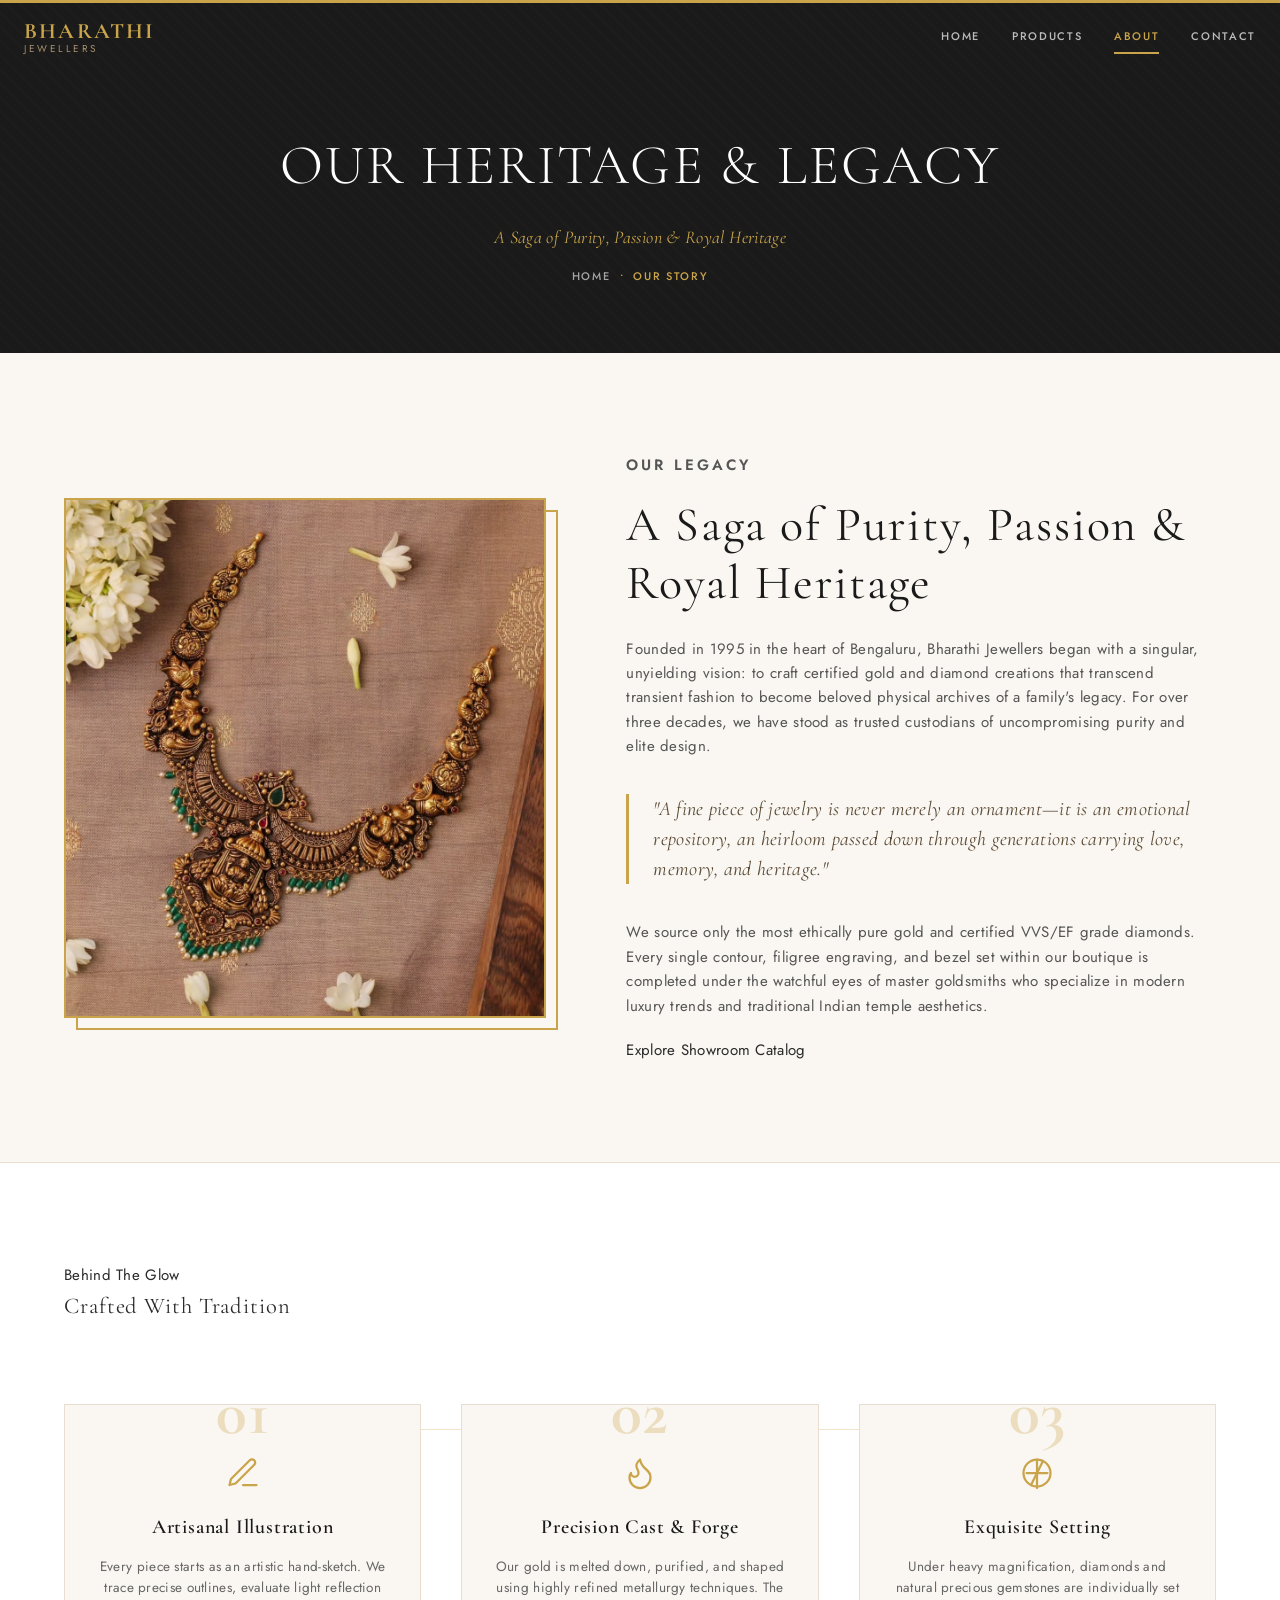
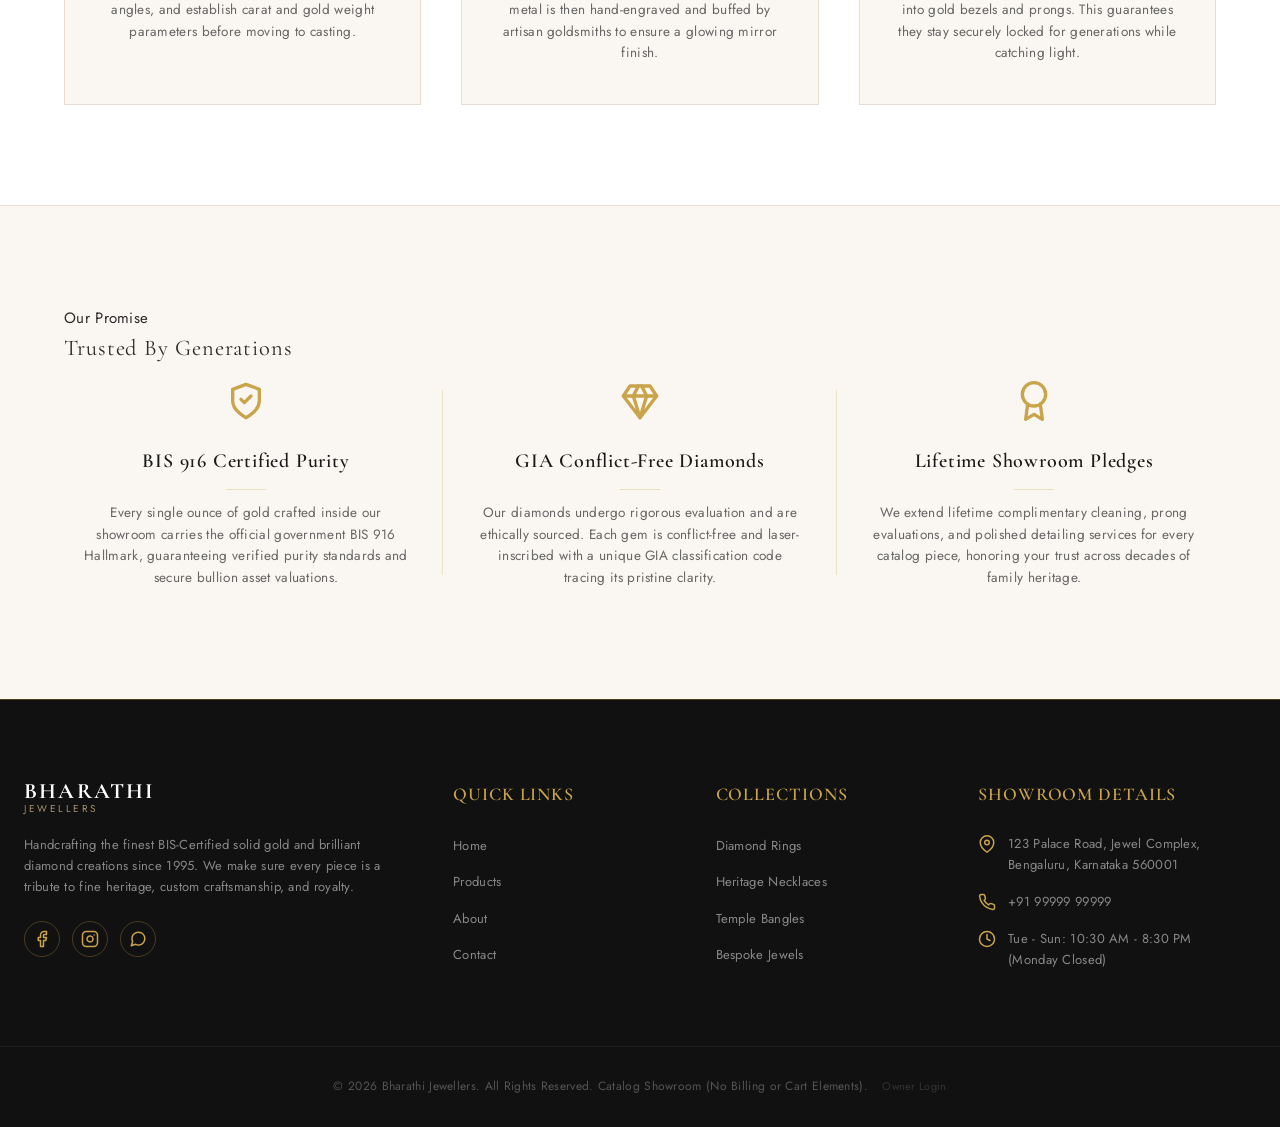
==== commit 8fbc710a: "new items" ====
--- a/about.html
+++ b/about.html
@@ -6,14 +6,763 @@
   <title>Our Story & Heritage | Bharathi Jewellers</title>
   <meta name="description" content="Discover the legacy of Bharathi Jewellers. EST. 1995, we specialize in certified gold, masterfully detailed engraving, and bespoke luxury design consultation.">
   
-  <!-- CSS Stylesheet -->
-  <link rel="stylesheet" href="style.css">
+  <!-- Typography & Google Fonts -->
+  <link rel="preconnect" href="https://fonts.googleapis.com">
+  <link rel="preconnect" href="https://fonts.gstatic.com" crossorigin>
+  <link href="https://fonts.googleapis.com/css2?family=Cormorant+Garamond:ital,wght@0,300;0,400;0,500;0,600;0,700;1,400&family=Jost:wght@300;400;500;600;700&display=swap" rel="stylesheet">
+
+  <style>
+    /* === DESIGN SYSTEM & GLOBAL RESETS === */
+    :root {
+      --color-primary-bg: #faf7f2;       /* Cream/Ivory background */
+      --color-dark-bg: #1a1a1a;          /* Deep charcoal primary dark */
+      --color-dark-card: #252525;        /* Dark card background */
+      --color-accent-gold: #c9a44a;      /* Rich warm gold primary */
+      --color-nav-scrolled: #0d0d0d;     /* Deep black for navbar scroll */
+      --color-text-dark: #2a2a2a;        /* High-contrast charcoal text */
+      --color-text-muted: #5a4a35;       /* Muted warm tone */
+      --color-text-light: #ffffff;
+      --color-text-light-muted: #a89070; /* Muted gold tone */
+      --color-divider-gold: rgba(201, 164, 74, 0.4);
+      
+      --font-headings: 'Cormorant Garamond', Georgia, serif;
+      --font-body: 'Jost', sans-serif;
+      
+      --transition-smooth: all 0.3s cubic-bezier(0.25, 0.8, 0.25, 1);
+      --transition-zoom: transform 0.5s cubic-bezier(0.25, 0.8, 0.25, 1);
+    }
+
+    * {
+      box-sizing: border-box;
+      margin: 0;
+      padding: 0;
+    }
+
+    html {
+      scroll-behavior: smooth;
+    }
+
+    body {
+      background-color: var(--color-primary-bg);
+      color: var(--color-text-dark);
+      font-family: var(--font-body);
+      font-size: 15px;
+      line-height: 1.625;
+      letter-spacing: 0.02em;
+      overflow-x: hidden;
+      -webkit-font-smoothing: antialiased;
+    }
+
+    /* Typography Defaults */
+    h1, h2, h3, h4, h5, h6 {
+      font-family: var(--font-headings);
+      font-weight: 400;
+      letter-spacing: 0.04em;
+    }
+
+    a {
+      text-decoration: none;
+      color: inherit;
+      transition: var(--transition-smooth);
+      cursor: pointer;
+    }
+
+    button {
+      font-family: var(--font-body);
+      cursor: pointer;
+      border: none;
+      background: none;
+      transition: var(--transition-smooth);
+    }
+
+    /* Common Components & Utilities */
+    .container {
+      max-width: 1200px;
+      margin: 0 auto;
+      padding: 0 24px;
+      width: 100%;
+    }
+
+    .container-wide {
+      max-width: 1680px;
+      margin: 0 auto;
+      padding: 0 24px;
+      width: 100%;
+    }
+
+    .section-padding {
+      padding: 100px 0;
+    }
+
+    @media (max-width: 768px) {
+      .section-padding {
+        padding: 60px 0;
+      }
+    }
+
+    .gold-divider {
+      height: 1px;
+      background-color: var(--color-accent-gold);
+      opacity: 0.4;
+      width: 60px;
+      margin: 24px auto;
+    }
+
+    /* === SITE HEADER & NAVIGATION === */
+    .site-header {
+      position: fixed;
+      top: 0;
+      left: 0;
+      width: 100%;
+      z-index: 1000;
+      transition: var(--transition-smooth);
+      background-color: transparent;
+    }
+
+    .site-header.scrolled {
+      background-color: var(--color-nav-scrolled);
+      border-bottom: 1px solid rgba(201, 164, 74, 0.15);
+      box-shadow: 0 4px 30px rgba(0, 0, 0, 0.35);
+    }
+
+    .gold-top-bar {
+      background-color: var(--color-accent-gold);
+      height: 3px;
+      width: 100%;
+    }
+
+    .header-container {
+      display: flex;
+      justify-content: space-between;
+      align-items: center;
+      padding: 20px 24px;
+      transition: var(--transition-smooth);
+    }
+
+    .site-header.scrolled .header-container {
+      padding: 12px 24px;
+    }
+
+    /* Brand Logo */
+    .logo {
+      display: flex;
+      flex-direction: column;
+      line-height: 1;
+      text-transform: uppercase;
+    }
+
+    .logo-main {
+      font-family: var(--font-headings);
+      font-size: 22px;
+      font-weight: 700;
+      letter-spacing: 0.1em;
+      color: var(--color-accent-gold);
+    }
+
+    .logo-sub {
+      font-family: var(--font-body);
+      font-size: 10px;
+      font-weight: 400;
+      letter-spacing: 0.25em;
+      color: var(--color-text-light-muted);
+      margin-top: 2px;
+    }
+
+    /* Navigation Links */
+    .nav-menu {
+      display: flex;
+      gap: 32px;
+      align-items: center;
+    }
+
+    .nav-link {
+      font-family: var(--font-body);
+      font-size: 11px;
+      font-weight: 500;
+      letter-spacing: 0.15em;
+      color: rgba(255, 255, 255, 0.7);
+      text-transform: uppercase;
+      padding: 8px 0;
+      position: relative;
+    }
+
+    .nav-link:hover {
+      color: var(--color-accent-gold);
+    }
+
+    .nav-link.active {
+      color: var(--color-accent-gold);
+    }
+
+    .nav-link.active::after {
+      content: '';
+      position: absolute;
+      bottom: 0;
+      left: 0;
+      width: 100%;
+      height: 2px;
+      background-color: var(--color-accent-gold);
+    }
+
+    /* Hamburger Button */
+    .hamburger {
+      display: none;
+      flex-direction: column;
+      justify-content: space-between;
+      width: 24px;
+      height: 18px;
+      z-index: 1010;
+    }
+
+    .hamburger span {
+      width: 100%;
+      height: 2px;
+      background-color: var(--color-accent-gold);
+      transition: var(--transition-smooth);
+    }
+
+    @media (max-width: 768px) {
+      .hamburger {
+        display: flex;
+      }
+      .nav-menu {
+        position: fixed;
+        top: 0;
+        right: -100%;
+        width: 100%;
+        height: 100vh;
+        background-color: var(--color-dark-bg);
+        flex-direction: column;
+        justify-content: center;
+        align-items: center;
+        gap: 32px;
+        transition: right 0.4s cubic-bezier(0.25, 0.8, 0.25, 1);
+        z-index: 1005;
+      }
+      .nav-menu.open {
+        right: 0;
+      }
+      .nav-link {
+        font-size: 16px;
+        color: #ffffff;
+      }
+      .hamburger.open span:nth-child(1) {
+        transform: translateY(8px) rotate(45deg);
+      }
+      .hamburger.open span:nth-child(2) {
+        opacity: 0;
+      }
+      .hamburger.open span:nth-child(3) {
+        transform: translateY(-8px) rotate(-45deg);
+      }
+    }
+
+    /* === PAGE HERO HEADER === */
+    .page-header {
+      position: relative;
+      height: 350px;
+      background-color: var(--color-dark-bg);
+      display: flex;
+      align-items: center;
+      justify-content: center;
+      text-align: center;
+      overflow: hidden;
+      padding-top: 50px;
+    }
+
+    .page-header::before {
+      content: '';
+      position: absolute;
+      top: 0; left: 0; right: 0; bottom: 0;
+      background-image: repeating-linear-gradient(45deg, rgba(201, 164, 74, 0.02) 0px, rgba(201, 164, 74, 0.02) 2px, transparent 2px, transparent 10px);
+      z-index: 1;
+    }
+
+    .page-header-content {
+      position: relative;
+      z-index: 2;
+      padding: 0 24px;
+    }
+
+    .page-header h1 {
+      font-family: var(--font-headings);
+      font-size: clamp(36px, 5vw, 56px);
+      font-weight: 300;
+      color: #ffffff;
+      margin-bottom: 12px;
+      text-transform: uppercase;
+      letter-spacing: 0.04em;
+    }
+
+    .page-header-tagline {
+      font-family: var(--font-headings);
+      font-size: 18px;
+      font-style: italic;
+      color: var(--color-accent-gold);
+      margin-bottom: 16px;
+      letter-spacing: 0.02em;
+    }
+
+    .breadcrumbs {
+      font-family: var(--font-body);
+      font-size: 11px;
+      font-weight: 500;
+      letter-spacing: 0.15em;
+      color: var(--color-accent-gold);
+      text-transform: uppercase;
+    }
+
+    .breadcrumbs a {
+      color: rgba(255, 255, 255, 0.6);
+    }
+
+    .breadcrumbs a:hover {
+      color: var(--color-accent-gold);
+    }
+
+    /* === "OUR LEGACY" EDITORIAL SECTION === */
+    .about-legacy-section {
+      background-color: var(--color-primary-bg);
+    }
+
+    .about-grid {
+      display: grid;
+      grid-template-columns: 0.9fr 1.1fr;
+      gap: 80px;
+      align-items: center;
+    }
+
+    @media (max-width: 768px) {
+      .about-grid {
+        grid-template-columns: 1fr;
+        gap: 40px;
+      }
+    }
+
+    /* Tall Portrait Left Image with Gold offsets */
+    .about-img-box {
+      position: relative;
+      width: 100%;
+    }
+
+    .about-img-wrapper {
+      position: relative;
+      border: 2px solid var(--color-accent-gold);
+      padding: 0;
+      width: 100%;
+      height: 520px;
+      z-index: 2;
+    }
+
+    @media (max-width: 768px) {
+      .about-img-wrapper {
+        height: 380px;
+      }
+    }
+
+    .about-img-box img {
+      width: 100%;
+      height: 100%;
+      object-fit: cover;
+      display: block;
+    }
+
+    .about-img-decor-frame {
+      position: absolute;
+      top: 12px;
+      left: 12px;
+      width: 100%;
+      height: 100%;
+      border: 2px solid var(--color-accent-gold);
+      z-index: 1;
+      pointer-events: none;
+      transition: var(--transition-smooth);
+    }
+
+    .about-img-box:hover .about-img-decor-frame {
+      transform: translate(4px, 4px);
+    }
+
+    /* Right Copy Text */
+    .about-subtitle {
+      font-family: var(--font-body);
+      font-size: 11px;
+      font-weight: 600;
+      letter-spacing: 0.2em;
+      text-transform: uppercase;
+      color: var(--color-accent-gold);
+      margin-bottom: 12px;
+      display: block;
+    }
+
+    #aboutTextContent h3 {
+      font-family: var(--font-headings);
+      font-size: clamp(32px, 4.5vw, 48px);
+      font-weight: 400;
+      color: #1a1a1a;
+      line-height: 1.2;
+      margin-bottom: 24px;
+    }
+
+    #aboutTextContent p {
+      color: #555555;
+      font-size: 15px;
+      margin-bottom: 20px;
+    }
+
+    .highlight-quote {
+      border-left: 3px solid var(--color-accent-gold);
+      font-family: var(--font-headings);
+      font-style: italic;
+      font-size: 20px;
+      color: var(--color-text-muted);
+      padding-left: 24px;
+      margin: 36px 0;
+      line-height: 1.5;
+    }
+
+    /* === PROCESS STEPS HORIZONTAL TIMELINE === */
+    .about-crafted-section {
+      background-color: #ffffff;
+      border-top: 1px solid #e8ddd0;
+    }
+
+    .process-grid {
+      display: grid;
+      grid-template-columns: repeat(3, 1fr);
+      gap: 40px;
+      position: relative;
+      margin-top: 80px;
+    }
+
+    /* Horizontal connecting line on desktop */
+    @media (min-width: 769px) {
+      .process-grid::before {
+        content: '';
+        position: absolute;
+        top: 25px; /* Aligns with SVG top boundary area */
+        left: 15%;
+        width: 70%;
+        height: 1px;
+        background-color: var(--color-accent-gold);
+        opacity: 0.3;
+        z-index: 0;
+      }
+    }
+
+    @media (max-width: 768px) {
+      .process-grid {
+        grid-template-columns: 1fr;
+        gap: 60px;
+      }
+    }
+
+    .process-card {
+      position: relative;
+      background: var(--color-primary-bg);
+      border: 1px solid #e8ddd0;
+      padding: 40px 30px;
+      text-align: center;
+      transition: var(--transition-smooth);
+      z-index: 1;
+    }
+
+    .process-card:hover {
+      border-color: var(--color-accent-gold);
+      box-shadow: 0 10px 30px rgba(0, 0, 0, 0.04);
+      transform: translateY(-5px);
+    }
+
+    .process-num {
+      position: absolute;
+      top: -24px;
+      left: 50%;
+      transform: translateX(-50%);
+      font-family: var(--font-headings);
+      font-size: 64px;
+      font-weight: 700;
+      color: var(--color-accent-gold);
+      opacity: 0.3;
+      z-index: -1;
+      line-height: 1;
+      user-select: none;
+    }
+
+    .process-card svg {
+      margin: 10px auto 20px auto;
+      color: var(--color-accent-gold);
+      display: block;
+      position: relative;
+      z-index: 2;
+    }
+
+    .process-card h4 {
+      font-family: var(--font-headings);
+      font-size: 20px;
+      font-weight: 600;
+      color: #1a1a1a;
+      margin-bottom: 12px;
+    }
+
+    .process-card p {
+      font-family: var(--font-body);
+      font-size: 13.5px;
+      color: #666666;
+      line-height: 1.6;
+    }
+
+    /* === TRUST SIGNALS / TRUSTED BY GENERATIONS === */
+    .about-trusted-section {
+      background-color: var(--color-primary-bg);
+      border-top: 1px solid #e8ddd0;
+    }
+
+    .trusted-generations-grid {
+      display: grid;
+      grid-template-columns: repeat(3, 1fr);
+      gap: 30px;
+    }
+
+    @media (max-width: 900px) {
+      .trusted-generations-grid {
+        grid-template-columns: 1fr;
+        gap: 40px;
+      }
+    }
+
+    .trusted-pillar-card {
+      text-align: center;
+      padding: 10px 20px;
+      position: relative;
+    }
+
+    @media (min-width: 901px) {
+      .trusted-pillar-card:not(:last-child)::after {
+        content: '';
+        position: absolute;
+        top: 10%;
+        right: -15px;
+        height: 80%;
+        width: 1px;
+        background-color: rgba(201, 164, 74, 0.25);
+      }
+    }
+
+    .trusted-icon-box {
+      margin: 0 auto 20px auto;
+      width: 48px;
+      height: 48px;
+      color: var(--color-accent-gold);
+      display: flex;
+      align-items: center;
+      justify-content: center;
+    }
+
+    .trusted-icon-box svg {
+      width: 40px;
+      height: 40px;
+    }
+
+    .trusted-pillar-card h4 {
+      font-family: var(--font-headings);
+      font-size: 20px;
+      font-weight: 600;
+      color: #1a1a1a;
+      margin-bottom: 12px;
+    }
+
+    .trusted-divider {
+      height: 1px;
+      background-color: var(--color-accent-gold);
+      opacity: 0.3;
+      width: 40px;
+      margin: 12px auto;
+    }
+
+    .trusted-pillar-card p {
+      font-family: var(--font-body);
+      font-size: 13.5px;
+      color: #666666;
+      line-height: 1.6;
+    }
+
+    /* === PREMIUM FOOTER === */
+    .site-footer {
+      background-color: #111111;
+      color: #888888;
+      border-top: 1px solid rgba(201, 164, 74, 0.3);
+      padding-top: 80px;
+      position: relative;
+    }
+
+    .footer-top {
+      padding-bottom: 60px;
+    }
+
+    .footer-grid {
+      display: grid;
+      grid-template-columns: 1.4fr 0.8fr 0.8fr 1fr;
+      gap: 40px;
+    }
+
+    @media (max-width: 1024px) {
+      .footer-grid {
+        grid-template-columns: 1fr 1fr;
+      }
+    }
+
+    @media (max-width: 768px) {
+      .footer-grid {
+        grid-template-columns: 1fr;
+        gap: 30px;
+      }
+    }
+
+    .footer-brand p {
+      font-size: 13px;
+      line-height: 1.625;
+      margin: 20px 0;
+    }
+
+    .footer-title {
+      font-family: var(--font-headings);
+      font-size: 18px;
+      font-weight: 600;
+      color: var(--color-accent-gold);
+      margin-bottom: 24px;
+      letter-spacing: 0.05em;
+      text-transform: uppercase;
+    }
+
+    .footer-links {
+      list-style: none;
+    }
+
+    .footer-links li {
+      margin-bottom: 12px;
+    }
+
+    .footer-links a {
+      font-size: 13px;
+      color: #888888;
+      transition: var(--transition-smooth);
+    }
+
+    .footer-links a:hover {
+      color: var(--color-accent-gold);
+      padding-left: 4px;
+    }
+
+    .footer-contact {
+      list-style: none;
+    }
+
+    .footer-contact li {
+      display: flex;
+      gap: 12px;
+      align-items: flex-start;
+      margin-bottom: 16px;
+      font-size: 13px;
+    }
+
+    .footer-contact li svg {
+      color: var(--color-accent-gold);
+      flex-shrink: 0;
+      margin-top: 2px;
+    }
+
+    .footer-socials {
+      display: flex;
+      gap: 12px;
+      margin-top: 24px;
+    }
+
+    .social-icon {
+      display: flex;
+      align-items: center;
+      justify-content: center;
+      width: 36px;
+      height: 36px;
+      border-radius: 50%;
+      border: 1px solid rgba(201, 164, 74, 0.3);
+      color: var(--color-accent-gold);
+      transition: var(--transition-smooth);
+    }
+
+    .social-icon:hover {
+      background-color: var(--color-accent-gold);
+      color: #111111;
+      transform: translateY(-3px);
+    }
+
+    .footer-bottom {
+      border-top: 1px solid rgba(255, 255, 255, 0.06);
+      padding: 30px 0;
+      text-align: center;
+    }
+
+    .footer-bottom p {
+      font-size: 12px;
+      color: #555555;
+    }
+
+    .owner-login-subtle {
+      font-size: 11px;
+      color: #333333;
+      text-decoration: none;
+      margin-left: 10px;
+      transition: color 0.3s ease;
+      cursor: pointer;
+    }
+
+    .owner-login-subtle:hover {
+      color: #555555;
+    }
+
+    /* === SCROLL TO TOP BUTTON === */
+    .scroll-to-top {
+      position: fixed;
+      bottom: 30px;
+      right: 30px;
+      width: 40px;
+      height: 40px;
+      border: 1px solid var(--color-accent-gold);
+      background-color: rgba(26, 26, 26, 0.95);
+      color: var(--color-accent-gold);
+      display: flex;
+      align-items: center;
+      justify-content: center;
+      opacity: 0;
+      visibility: hidden;
+      transition: var(--transition-smooth);
+      z-index: 999;
+      cursor: pointer;
+    }
+
+    .scroll-to-top.visible {
+      opacity: 1;
+      visibility: visible;
+    }
+
+    .scroll-to-top:hover {
+      background-color: var(--color-accent-gold);
+      color: #1a1a1a;
+      transform: translateY(-3px);
+    }
+
+
+
+
+  </style>
 </head>
 <body>
 
+  <!-- Thin gold top bar above navbar -->
+  <div class="gold-top-bar"></div>
+
   <!-- --- 1. SITE HEADER (STICKY NAVIGATION) --- -->
   <header class="site-header" id="siteHeader">
-    <div class="container header-container">
+    <div class="container-wide header-container">
       <a href="index.html" class="logo" id="logoLink">
         <span class="logo-main">Bharathi</span>
         <span class="logo-sub">Jewellers</span>
@@ -36,9 +785,9 @@
 
   <!-- --- 2. PAGE HERO HEADER --- -->
   <section class="page-header" id="pageHeader">
-    <div class="page-header-bg about-hero-img"></div>
     <div class="page-header-content">
       <h1>Our Heritage & Legacy</h1>
+      <p class="page-header-tagline">A Saga of Purity, Passion & Royal Heritage</p>
       <div class="breadcrumbs">
         <a href="index.html">Home</a> &nbsp;•&nbsp; <span>Our Story</span>
       </div>
@@ -51,7 +800,12 @@
       <div class="about-grid">
         <!-- Visual Portrait Wrapper (Left Side) -->
         <div class="about-img-box" id="aboutImgBox">
-          <img src="images/necklaces/emerald_necklace.png" alt="Exquisite Jewelry Craftsmanship at Bharathi Jewellers">
+          <div class="about-img-wrapper">
+            <!-- Swap broken static image for valid necklaces/n1.jpg -->
+            <img src="images/necklaces/n1.jpg" alt="Exquisite Jewelry Craftsmanship at Bharathi Jewellers">
+          </div>
+          <!-- Offset frame decor -->
+          <div class="about-img-decor-frame"></div>
         </div>
 
         <!-- Copy and Text Content (Right Side) -->
@@ -85,7 +839,7 @@
         <div class="process-card" id="processStep1">
           <span class="process-num">01</span>
           <!-- Pencil & Ruler SVG Icon -->
-          <svg xmlns="http://www.w3.org/2000/svg" width="36" height="36" viewBox="0 0 24 24" fill="none" stroke="var(--color-gold-primary)" stroke-width="1.5" stroke-linecap="round" stroke-linejoin="round">
+          <svg xmlns="http://www.w3.org/2000/svg" width="36" height="36" viewBox="0 0 24 24" fill="none" stroke="currentColor" stroke-width="1.5" stroke-linecap="round" stroke-linejoin="round">
             <path d="M12 20h9"/>
             <path d="M16.5 3.5a2.121 2.121 0 0 1 3 3L7 19l-4 1 1-4L16.5 3.5z"/>
           </svg>
@@ -97,7 +851,7 @@
         <div class="process-card" id="processStep2">
           <span class="process-num">02</span>
           <!-- Flame SVG Icon -->
-          <svg xmlns="http://www.w3.org/2000/svg" width="36" height="36" viewBox="0 0 24 24" fill="none" stroke="var(--color-gold-primary)" stroke-width="1.5" stroke-linecap="round" stroke-linejoin="round">
+          <svg xmlns="http://www.w3.org/2000/svg" width="36" height="36" viewBox="0 0 24 24" fill="none" stroke="currentColor" stroke-width="1.5" stroke-linecap="round" stroke-linejoin="round">
             <path d="M8.5 14.5A2.5 2.5 0 0 0 11 12c0-1.38-.5-2-1-3-1.072-2.143-.224-4.054 2-6 .5 2.5 2 4.9 4 6.5 2 1.6 3 3.5 3 5.5a7 7 0 1 1-14 0c0-1.153.433-2.294 1-3a2.5 2.5 0 0 0 2.5 2.5z"/>
           </svg>
           <h4>Precision Cast & Forge</h4>
@@ -108,7 +862,7 @@
         <div class="process-card" id="processStep3">
           <span class="process-num">03</span>
           <!-- Gem SVG Icon -->
-          <svg xmlns="http://www.w3.org/2000/svg" width="36" height="36" viewBox="0 0 24 24" fill="none" stroke="var(--color-gold-primary)" stroke-width="1.5" stroke-linecap="round" stroke-linejoin="round">
+          <svg xmlns="http://www.w3.org/2000/svg" width="36" height="36" viewBox="0 0 24 24" fill="none" stroke="currentColor" stroke-width="1.5" stroke-linecap="round" stroke-linejoin="round">
             <path d="M12 3v19"/>
             <path d="M5 12h14"/>
             <path d="m12 12 4-8"/>
@@ -179,7 +933,7 @@
 
   <!-- --- 6. PREMIUM FOOTER --- -->
   <footer class="site-footer">
-    <div class="container footer-top">
+    <div class="container-wide footer-top">
       <div class="footer-grid">
         <!-- Brand Info -->
         <div class="footer-brand">
@@ -246,22 +1000,83 @@
 
     <!-- Copyright -->
     <div class="footer-bottom">
-      <div class="container">
-        <p>&copy; 2026 Bharathi Jewellers. All Rights Reserved. Catalog Showroom (No Billing or Cart Elements).</p>
+      <div class="container-wide">
+        <p>
+          &copy; 2026 Bharathi Jewellers. All Rights Reserved. Catalog Showroom (No Billing or Cart Elements).
+          <a href="https://billing-app-link.com" target="_blank" class="owner-login-subtle" id="ownerLoginBtn" title="Redirect to Owner Billing App">Owner Login</a>
+        </p>
       </div>
     </div>
   </footer>
 
-  <!-- --- 8. FLOATING GLOWING GLASS OWNER LOGIN BUTTON --- -->
-  <a href="https://billing-app-link.com" target="_blank" class="owner-login-btn" id="ownerLoginBtn" title="Redirect to Owner Billing App">
-    <svg xmlns="http://www.w3.org/2000/svg" width="12" height="12" viewBox="0 0 24 24" fill="none" stroke="currentColor" stroke-width="2" stroke-linecap="round" stroke-linejoin="round">
-      <rect x="3" y="11" width="18" height="11" rx="2" ry="2"/>
-      <path d="M7 11V7a5 5 0 0 1 9.9-1"/>
+  <!-- Scroll to Top Button -->
+  <button class="scroll-to-top" id="scrollToTopBtn" aria-label="Scroll to Top">
+    <svg xmlns="http://www.w3.org/2000/svg" width="20" height="20" viewBox="0 0 24 24" fill="none" stroke="currentColor" stroke-width="2.5" stroke-linecap="round" stroke-linejoin="round">
+      <line x1="12" y1="19" x2="12" y2="5"></line>
+      <polyline points="5 12 12 5 19 12"></polyline>
     </svg>
-    Owner Login
-  </a>
-
-  <!-- JavaScript File -->
-  <script src="script.js"></script>
+  </button>
+
+
+
+
+
+  <script>
+    document.addEventListener('DOMContentLoaded', () => {
+      // 1. STICKY HEADER FROSTED EFFECT ON SCROLL
+      const header = document.getElementById('siteHeader');
+      const handleScroll = () => {
+        if (header) {
+          if (window.scrollY > 50) {
+            header.classList.add('scrolled');
+          } else {
+            header.classList.remove('scrolled');
+          }
+        }
+      };
+      window.addEventListener('scroll', handleScroll);
+      handleScroll(); // Initial check
+
+      // 2. MOBILE MENU NAVBAR TOGGLE
+      const hamburger = document.getElementById('hamburgerBtn');
+      const navMenu = document.getElementById('navMenu');
+      const navLinks = document.querySelectorAll('.nav-link');
+
+      if (hamburger && navMenu) {
+        hamburger.addEventListener('click', () => {
+          hamburger.classList.toggle('open');
+          navMenu.classList.toggle('open');
+        });
+
+        navLinks.forEach(link => {
+          link.addEventListener('click', () => {
+            hamburger.classList.remove('open');
+            navMenu.classList.remove('open');
+          });
+        });
+      }
+
+      // 3. SCROLL-TO-TOP BUTTON
+      const scrollToTopBtn = document.getElementById('scrollToTopBtn');
+      if (scrollToTopBtn) {
+        window.addEventListener('scroll', () => {
+          if (window.scrollY > 400) {
+            scrollToTopBtn.classList.add('visible');
+          } else {
+            scrollToTopBtn.classList.remove('visible');
+          }
+        });
+
+        scrollToTopBtn.addEventListener('click', () => {
+          window.scrollTo({
+            top: 0,
+            behavior: 'smooth'
+          });
+        });
+      }
+
+
+    });
+  </script>
 </body>
-</html>
+</html>
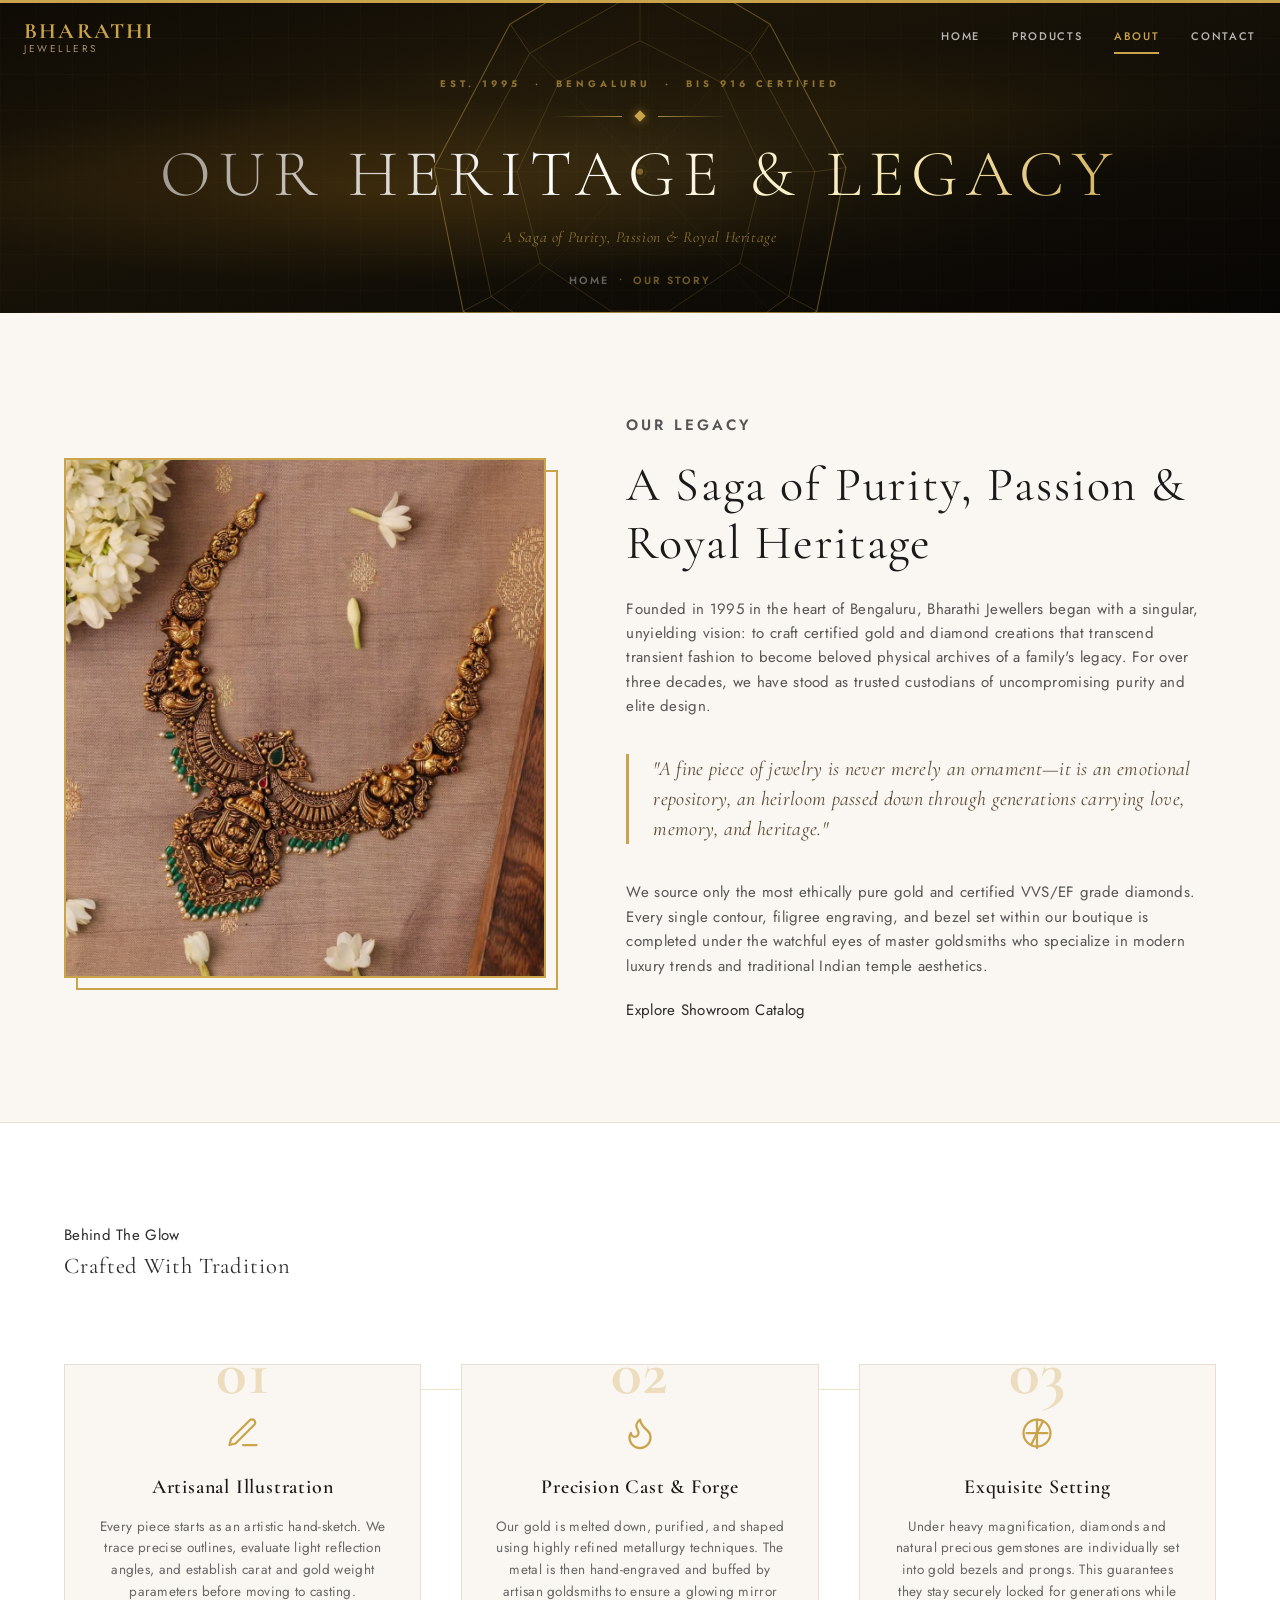
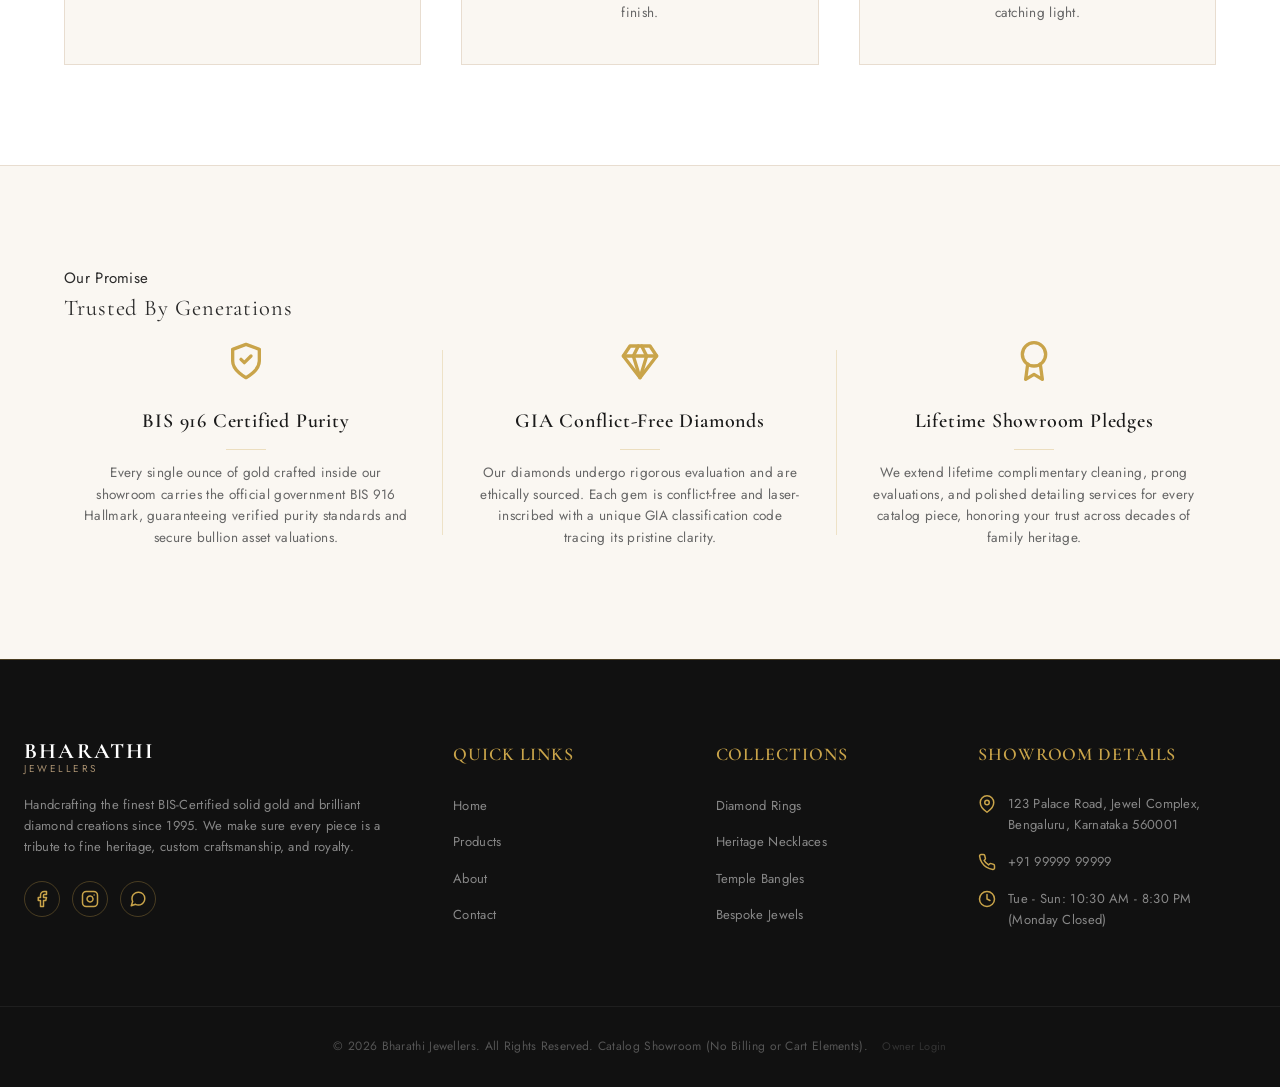
==== commit ccd7c1a5: "redisgn" ====
--- a/about.html
+++ b/about.html
@@ -257,11 +257,14 @@
       }
     }
 
-    /* === PAGE HERO HEADER === */
+    /* === PAGE HERO HEADER — JEWELLERY SHOWCASE === */
     .page-header {
       position: relative;
-      height: 350px;
-      background-color: var(--color-dark-bg);
+      height: 310px;
+      background:
+        radial-gradient(ellipse 70% 55% at 30% 60%, rgba(160, 110, 25, 0.22) 0%, transparent 55%),
+        radial-gradient(ellipse 55% 45% at 75% 35%, rgba(100, 70, 10, 0.14) 0%, transparent 50%),
+        linear-gradient(165deg, #0e0b05 0%, #1c1508 30%, #110e07 62%, #080604 100%);
       display: flex;
       align-items: center;
       justify-content: center;
@@ -270,50 +273,202 @@
       padding-top: 50px;
     }
 
+    /* Gem-facet tessellated grid */
     .page-header::before {
       content: '';
       position: absolute;
-      top: 0; left: 0; right: 0; bottom: 0;
-      background-image: repeating-linear-gradient(45deg, rgba(201, 164, 74, 0.02) 0px, rgba(201, 164, 74, 0.02) 2px, transparent 2px, transparent 10px);
+      inset: 0;
+      background-image:
+        linear-gradient(32deg,  rgba(201,164,74,0.04) 1px, transparent 1px),
+        linear-gradient(-32deg, rgba(201,164,74,0.04) 1px, transparent 1px),
+        linear-gradient(90deg,  rgba(201,164,74,0.02) 1px, transparent 1px),
+        linear-gradient(0deg,   rgba(201,164,74,0.02) 1px, transparent 1px);
+      background-size: 72px 72px, 72px 72px, 36px 36px, 36px 36px;
       z-index: 1;
-    }
-
+      pointer-events: none;
+    }
+
+    /* Central radial aura */
+    .page-header::after {
+      content: '';
+      position: absolute;
+      top: 50%; left: 50%;
+      transform: translate(-50%, -50%);
+      width: 75%; height: 85%;
+      background: radial-gradient(ellipse at center,
+        rgba(201,164,74,0.11) 0%,
+        rgba(160,120,35,0.06) 38%,
+        transparent 68%);
+      z-index: 1;
+      pointer-events: none;
+    }
+
+    /* === Large SVG diamond wireframe === */
+    .hero-diamond-svg {
+      position: absolute;
+      top: 50%; left: 50%;
+      transform: translate(-50%, -48%);
+      width: min(520px, 88vw);
+      height: auto;
+      z-index: 2;
+      pointer-events: none;
+      opacity: 1;
+      animation: diamondPulse 8s ease-in-out infinite;
+    }
+
+    @keyframes diamondPulse {
+      0%, 100% { opacity: 0.55; transform: translate(-50%, -48%) scale(1);    }
+      50%       { opacity: 0.75; transform: translate(-50%, -48%) scale(1.015); }
+    }
+
+    /* === 4-pointed sparkle stars === */
+    .hero-sparkle {
+      position: absolute;
+      z-index: 3;
+      pointer-events: none;
+      width: var(--sz, 18px);
+      height: var(--sz, 18px);
+      opacity: 0;
+      animation: sparklePop var(--dur, 3.5s) ease-in-out var(--d, 0s) infinite;
+      background:
+        linear-gradient(var(--color-accent-gold), var(--color-accent-gold)) center / 1px 100% no-repeat,
+        linear-gradient(var(--color-accent-gold), var(--color-accent-gold)) center / 100% 1px no-repeat,
+        linear-gradient(45deg,  transparent calc(50% - 0.5px), var(--color-accent-gold) calc(50% - 0.5px), var(--color-accent-gold) calc(50% + 0.5px), transparent calc(50% + 0.5px)),
+        linear-gradient(-45deg, transparent calc(50% - 0.5px), var(--color-accent-gold) calc(50% - 0.5px), var(--color-accent-gold) calc(50% + 0.5px), transparent calc(50% + 0.5px));
+    }
+
+    @keyframes sparklePop {
+      0%,100% { opacity: 0;   transform: scale(0.4) rotate(0deg);  }
+      25%,75% { opacity: 0.9; transform: scale(1.1) rotate(20deg); }
+      50%     { opacity: 0.6; transform: scale(0.8) rotate(45deg); }
+    }
+
+    /* Sparkle positions */
+    .hs1  { top:14%; left:5%;  --sz:14px; --dur:3.2s; --d:0s;    }
+    .hs2  { top:55%; left:3%;  --sz:9px;  --dur:4.5s; --d:0.9s;  }
+    .hs3  { top:78%; left:11%; --sz:12px; --dur:3.8s; --d:1.7s;  }
+    .hs4  { top:12%; left:22%; --sz:7px;  --dur:5.2s; --d:2.3s;  }
+    .hs5  { top:85%; left:32%; --sz:10px; --dur:3.5s; --d:0.4s;  }
+    .hs6  { top:10%; left:63%; --sz:8px;  --dur:4.8s; --d:1.1s;  }
+    .hs7  { top:18%; left:80%; --sz:16px; --dur:3.3s; --d:2.6s;  }
+    .hs8  { top:50%; left:91%; --sz:11px; --dur:4.1s; --d:0.2s;  }
+    .hs9  { top:80%; left:84%; --sz:8px;  --dur:5.5s; --d:1.9s;  }
+    .hs10 { top:30%; left:96%; --sz:14px; --dur:3.9s; --d:0.7s;  }
+    .hs11 { top:90%; left:56%; --sz:6px;  --dur:4.4s; --d:3.1s;  }
+    .hs12 { top:8%;  left:47%; --sz:10px; --dur:6.0s; --d:1.4s;  }
+
+    /* Gold glowing bottom edge */
+    .hero-bottom-rule {
+      position: absolute;
+      bottom: 0; left: 0; right: 0;
+      height: 1px;
+      background: linear-gradient(90deg,
+        transparent 0%,
+        rgba(201,164,74,0.4) 20%,
+        rgba(201,164,74,0.85) 50%,
+        rgba(201,164,74,0.4) 80%,
+        transparent 100%);
+      z-index: 4;
+    }
+
+    /* Content layer */
     .page-header-content {
       position: relative;
-      z-index: 2;
+      z-index: 5;
       padding: 0 24px;
     }
 
+    .page-header-eyebrow {
+      display: block;
+      font-family: var(--font-body);
+      font-size: 9.5px;
+      font-weight: 700;
+      letter-spacing: 0.42em;
+      text-transform: uppercase;
+      color: rgba(201, 164, 74, 0.65);
+      margin-bottom: 20px;
+    }
+
+    /* Gold ornament rule ── ◆ ── */
+    .hero-ornament {
+      display: flex;
+      align-items: center;
+      justify-content: center;
+      gap: 14px;
+      margin-bottom: 18px;
+    }
+
+    .hero-ornament-line {
+      height: 1px;
+      width: 70px;
+      background: linear-gradient(90deg, transparent, rgba(201,164,74,0.8));
+    }
+
+    .hero-ornament-line.r {
+      background: linear-gradient(90deg, rgba(201,164,74,0.8), transparent);
+    }
+
+    .hero-ornament-diamond {
+      width: 8px;
+      height: 8px;
+      background: var(--color-accent-gold);
+      transform: rotate(45deg);
+      flex-shrink: 0;
+      box-shadow: 0 0 10px rgba(201,164,74,0.6), 0 0 20px rgba(201,164,74,0.2);
+    }
+
+    /* Title with gold shimmer sweep */
     .page-header h1 {
       font-family: var(--font-headings);
-      font-size: clamp(36px, 5vw, 56px);
+      font-size: clamp(34px, 5.5vw, 66px);
       font-weight: 300;
-      color: #ffffff;
-      margin-bottom: 12px;
+      letter-spacing: 0.12em;
       text-transform: uppercase;
-      letter-spacing: 0.04em;
+      margin-bottom: 14px;
+      line-height: 1.1;
+      background: linear-gradient(
+        100deg,
+        rgba(255,255,255,0.55) 0%,
+        #ffffff 18%,
+        #f7e8b0 36%,
+        #c9a44a 48%,
+        #f7e8b0 60%,
+        #ffffff 78%,
+        rgba(255,255,255,0.55) 100%
+      );
+      background-size: 220% auto;
+      -webkit-background-clip: text;
+      -webkit-text-fill-color: transparent;
+      background-clip: text;
+      animation: titleShimmer 5s linear infinite;
+    }
+
+    @keyframes titleShimmer {
+      from { background-position: 0%   center; }
+      to   { background-position: 220% center; }
     }
 
     .page-header-tagline {
       font-family: var(--font-headings);
-      font-size: 18px;
       font-style: italic;
-      color: var(--color-accent-gold);
-      margin-bottom: 16px;
-      letter-spacing: 0.02em;
+      font-size: 15.5px;
+      color: rgba(201, 164, 74, 0.65);
+      letter-spacing: 0.04em;
+      margin-bottom: 22px;
     }
 
     .breadcrumbs {
       font-family: var(--font-body);
-      font-size: 11px;
-      font-weight: 500;
-      letter-spacing: 0.15em;
-      color: var(--color-accent-gold);
+      font-size: 10.5px;
+      font-weight: 600;
+      letter-spacing: 0.18em;
+      color: rgba(201,164,74,0.5);
       text-transform: uppercase;
     }
 
     .breadcrumbs a {
-      color: rgba(255, 255, 255, 0.6);
+      color: rgba(255,255,255,0.35);
+      transition: var(--transition-smooth);
     }
 
     .breadcrumbs a:hover {
@@ -785,7 +940,69 @@
 
   <!-- --- 2. PAGE HERO HEADER --- -->
   <section class="page-header" id="pageHeader">
+
+    <!-- Brilliant-cut diamond wireframe background -->
+    <svg class="hero-diamond-svg" viewBox="0 0 500 460" fill="none" xmlns="http://www.w3.org/2000/svg">
+      <!-- Outer crown boundary -->
+      <polygon points="250,18 375,92 448,230 420,368 310,448 190,448 80,368 52,230 125,92" stroke="rgba(201,164,74,0.45)" stroke-width="1"/>
+      <!-- Second ring -->
+      <polygon points="250,60 356,120 418,234 393,354 296,424 204,424 107,354 82,234 144,120" stroke="rgba(201,164,74,0.28)" stroke-width="0.8"/>
+      <!-- Table (inner octagon) -->
+      <polygon points="250,108 328,148 368,234 346,322 278,368 222,368 154,322 132,234 172,148" stroke="rgba(201,164,74,0.22)" stroke-width="0.8"/>
+      <!-- Star facets outer→second -->
+      <line x1="250" y1="18"  x2="250" y2="60"  stroke="rgba(201,164,74,0.3)" stroke-width="0.7"/>
+      <line x1="375" y1="92"  x2="356" y2="120" stroke="rgba(201,164,74,0.3)" stroke-width="0.7"/>
+      <line x1="448" y1="230" x2="418" y2="234" stroke="rgba(201,164,74,0.3)" stroke-width="0.7"/>
+      <line x1="420" y1="368" x2="393" y2="354" stroke="rgba(201,164,74,0.3)" stroke-width="0.7"/>
+      <line x1="310" y1="448" x2="296" y2="424" stroke="rgba(201,164,74,0.3)" stroke-width="0.7"/>
+      <line x1="190" y1="448" x2="204" y2="424" stroke="rgba(201,164,74,0.3)" stroke-width="0.7"/>
+      <line x1="80"  y1="368" x2="107" y2="354" stroke="rgba(201,164,74,0.3)" stroke-width="0.7"/>
+      <line x1="52"  y1="230" x2="82"  y2="234" stroke="rgba(201,164,74,0.3)" stroke-width="0.7"/>
+      <line x1="125" y1="92"  x2="144" y2="120" stroke="rgba(201,164,74,0.3)" stroke-width="0.7"/>
+      <!-- Star facets second→table -->
+      <line x1="356" y1="120" x2="328" y2="148" stroke="rgba(201,164,74,0.2)" stroke-width="0.6"/>
+      <line x1="418" y1="234" x2="368" y2="234" stroke="rgba(201,164,74,0.2)" stroke-width="0.6"/>
+      <line x1="393" y1="354" x2="346" y2="322" stroke="rgba(201,164,74,0.2)" stroke-width="0.6"/>
+      <line x1="296" y1="424" x2="278" y2="368" stroke="rgba(201,164,74,0.2)" stroke-width="0.6"/>
+      <line x1="204" y1="424" x2="222" y2="368" stroke="rgba(201,164,74,0.2)" stroke-width="0.6"/>
+      <line x1="107" y1="354" x2="154" y2="322" stroke="rgba(201,164,74,0.2)" stroke-width="0.6"/>
+      <line x1="82"  y1="234" x2="132" y2="234" stroke="rgba(201,164,74,0.2)" stroke-width="0.6"/>
+      <line x1="144" y1="120" x2="172" y2="148" stroke="rgba(201,164,74,0.2)" stroke-width="0.6"/>
+      <line x1="250" y1="60"  x2="250" y2="108" stroke="rgba(201,164,74,0.2)" stroke-width="0.6"/>
+      <!-- Internal cross lines (main axes through center) -->
+      <line x1="82"  y1="234" x2="418" y2="234" stroke="rgba(201,164,74,0.1)" stroke-width="0.5"/>
+      <line x1="250" y1="60"  x2="250" y2="424" stroke="rgba(201,164,74,0.1)" stroke-width="0.5"/>
+      <line x1="125" y1="92"  x2="375" y2="368" stroke="rgba(201,164,74,0.08)" stroke-width="0.5"/>
+      <line x1="375" y1="92"  x2="125" y2="368" stroke="rgba(201,164,74,0.08)" stroke-width="0.5"/>
+      <!-- Centre glow dot -->
+      <circle cx="250" cy="234" r="3" fill="rgba(201,164,74,0.5)"/>
+      <circle cx="250" cy="234" r="6" fill="none" stroke="rgba(201,164,74,0.2)" stroke-width="0.5"/>
+    </svg>
+
+    <!-- 12 twinkling sparkle stars -->
+    <div class="hero-sparkle hs1"></div>
+    <div class="hero-sparkle hs2"></div>
+    <div class="hero-sparkle hs3"></div>
+    <div class="hero-sparkle hs4"></div>
+    <div class="hero-sparkle hs5"></div>
+    <div class="hero-sparkle hs6"></div>
+    <div class="hero-sparkle hs7"></div>
+    <div class="hero-sparkle hs8"></div>
+    <div class="hero-sparkle hs9"></div>
+    <div class="hero-sparkle hs10"></div>
+    <div class="hero-sparkle hs11"></div>
+    <div class="hero-sparkle hs12"></div>
+
+    <!-- Gold bottom edge glow -->
+    <div class="hero-bottom-rule"></div>
+
     <div class="page-header-content">
+      <span class="page-header-eyebrow">Est. 1995 &nbsp;·&nbsp; Bengaluru &nbsp;·&nbsp; BIS 916 Certified</span>
+      <div class="hero-ornament">
+        <div class="hero-ornament-line"></div>
+        <div class="hero-ornament-diamond"></div>
+        <div class="hero-ornament-line r"></div>
+      </div>
       <h1>Our Heritage & Legacy</h1>
       <p class="page-header-tagline">A Saga of Purity, Passion & Royal Heritage</p>
       <div class="breadcrumbs">
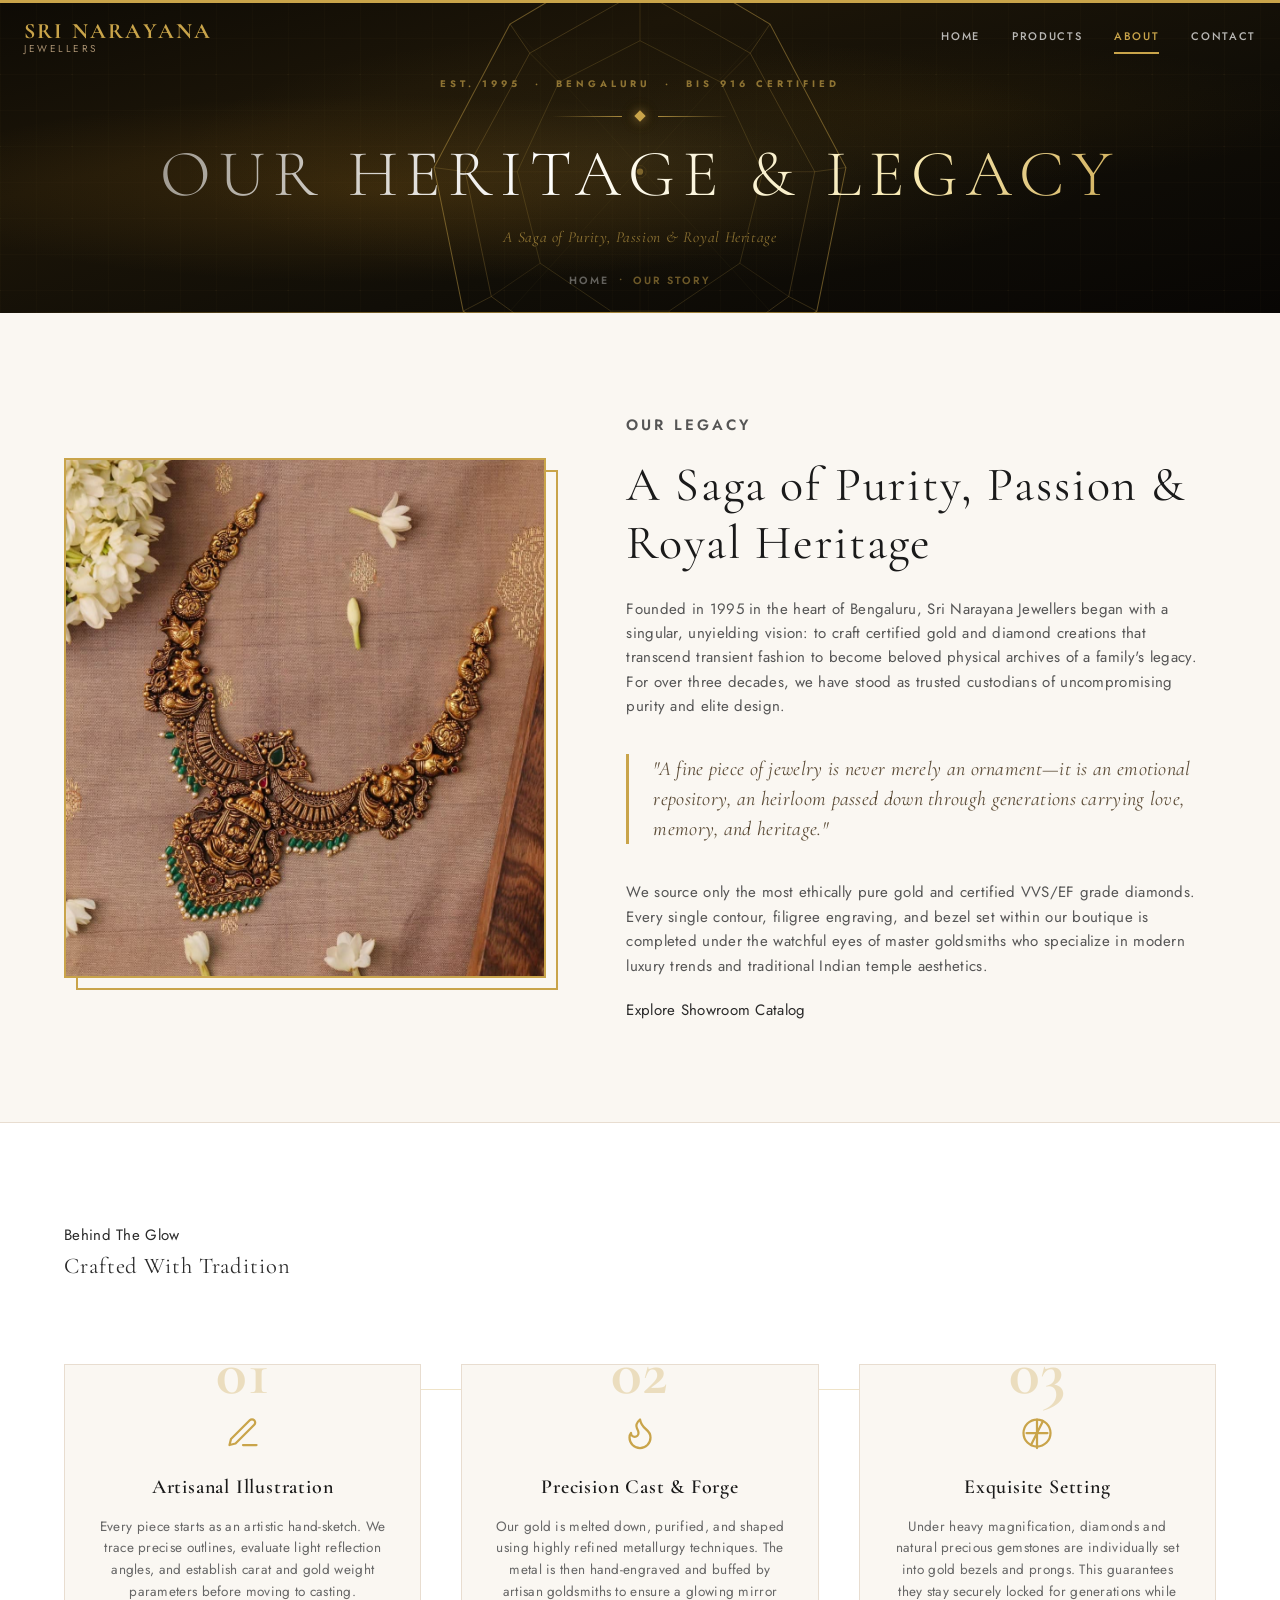
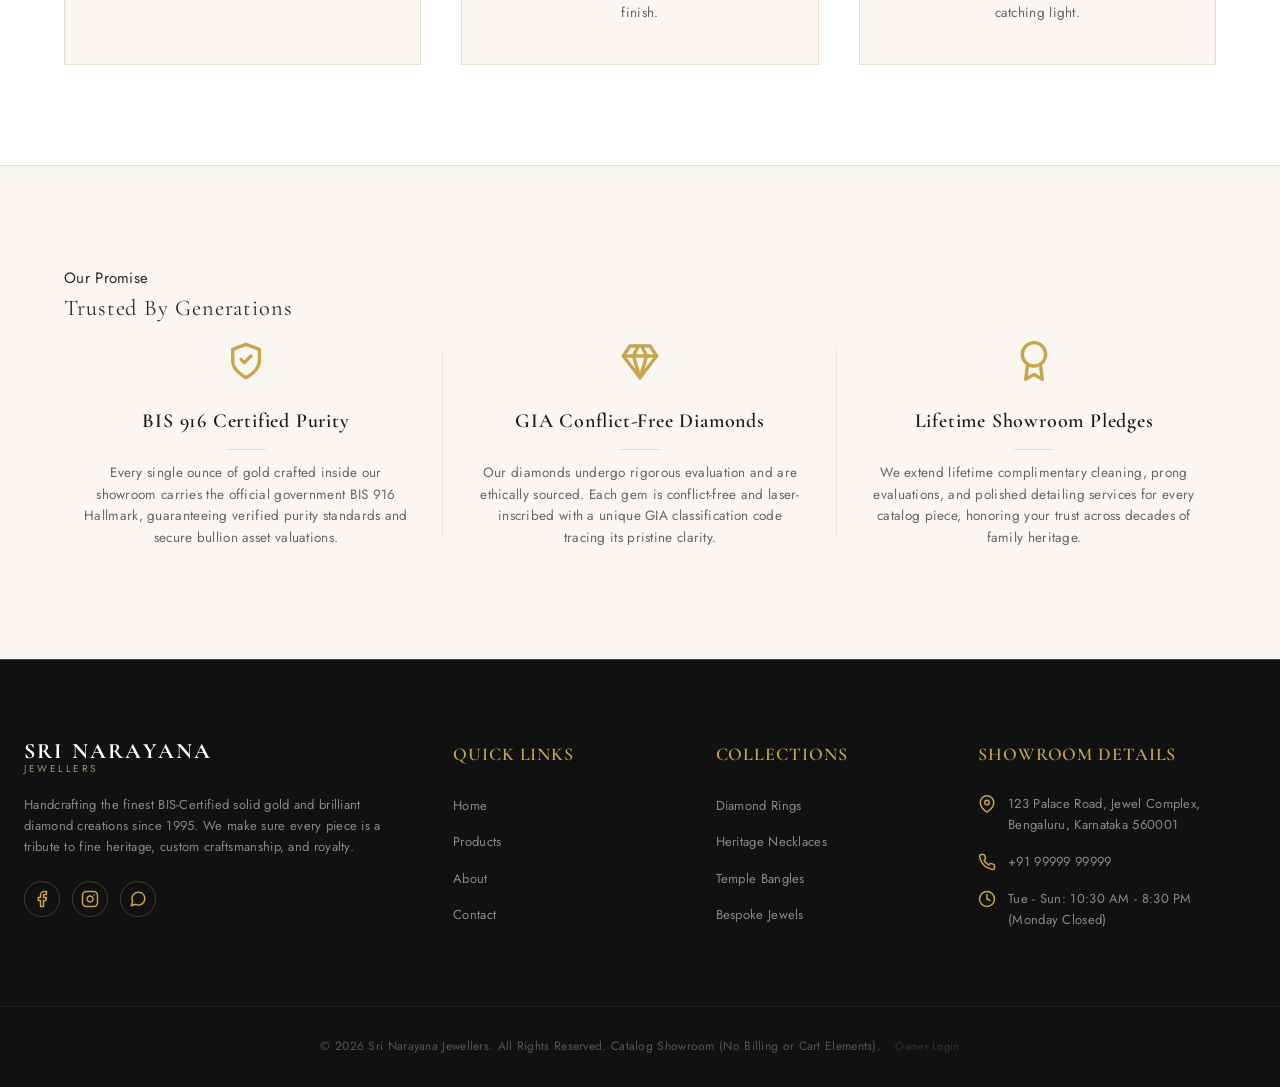
==== commit b39200e1: "rename" ====
--- a/about.html
+++ b/about.html
@@ -3,8 +3,8 @@
 <head>
   <meta charset="UTF-8">
   <meta name="viewport" content="width=device-width, initial-scale=1.0">
-  <title>Our Story & Heritage | Bharathi Jewellers</title>
-  <meta name="description" content="Discover the legacy of Bharathi Jewellers. EST. 1995, we specialize in certified gold, masterfully detailed engraving, and bespoke luxury design consultation.">
+  <title>Our Story & Heritage | Sri Narayana Jewellers</title>
+  <meta name="description" content="Discover the legacy of Sri Narayana Jewellers. EST. 1995, we specialize in certified gold, masterfully detailed engraving, and bespoke luxury design consultation.">
   
   <!-- Typography & Google Fonts -->
   <link rel="preconnect" href="https://fonts.googleapis.com">
@@ -919,7 +919,7 @@
   <header class="site-header" id="siteHeader">
     <div class="container-wide header-container">
       <a href="index.html" class="logo" id="logoLink">
-        <span class="logo-main">Bharathi</span>
+        <span class="logo-main">Sri Narayana</span>
         <span class="logo-sub">Jewellers</span>
       </a>
 
@@ -1019,7 +1019,7 @@
         <div class="about-img-box" id="aboutImgBox">
           <div class="about-img-wrapper">
             <!-- Swap broken static image for valid necklaces/n1.jpg -->
-            <img src="images/necklaces/n1.jpg" alt="Exquisite Jewelry Craftsmanship at Bharathi Jewellers">
+            <img src="images/necklaces/n1.jpg" alt="Exquisite Jewelry Craftsmanship at Sri Narayana Jewellers">
           </div>
           <!-- Offset frame decor -->
           <div class="about-img-decor-frame"></div>
@@ -1029,7 +1029,7 @@
         <div id="aboutTextContent">
           <p class="about-subtitle">Our Legacy</p>
           <h3>A Saga of Purity, Passion & Royal Heritage</h3>
-          <p>Founded in 1995 in the heart of Bengaluru, Bharathi Jewellers began with a singular, unyielding vision: to craft certified gold and diamond creations that transcend transient fashion to become beloved physical archives of a family's legacy. For over three decades, we have stood as trusted custodians of uncompromising purity and elite design.</p>
+          <p>Founded in 1995 in the heart of Bengaluru, Sri Narayana Jewellers began with a singular, unyielding vision: to craft certified gold and diamond creations that transcend transient fashion to become beloved physical archives of a family's legacy. For over three decades, we have stood as trusted custodians of uncompromising purity and elite design.</p>
           
           <div class="highlight-quote">
             "A fine piece of jewelry is never merely an ornament—it is an emotional repository, an heirloom passed down through generations carrying love, memory, and heritage."
@@ -1155,7 +1155,7 @@
         <!-- Brand Info -->
         <div class="footer-brand">
           <a href="index.html" class="logo" style="margin-bottom: 20px;">
-            <span class="logo-main" style="color: var(--color-text-light);">Bharathi</span>
+            <span class="logo-main" style="color: var(--color-text-light);">Sri Narayana</span>
             <span class="logo-sub">Jewellers</span>
           </a>
           <p>Handcrafting the finest BIS-Certified solid gold and brilliant diamond creations since 1995. We make sure every piece is a tribute to fine heritage, custom craftsmanship, and royalty.</p>
@@ -1166,7 +1166,7 @@
             <a href="https://instagram.com" class="social-icon" aria-label="Instagram" target="_blank">
               <svg xmlns="http://www.w3.org/2000/svg" width="18" height="18" viewBox="0 0 24 24" fill="none" stroke="currentColor" stroke-width="2" stroke-linecap="round" stroke-linejoin="round"><rect x="2" y="2" width="20" height="20" rx="5" ry="5"/><path d="M16 11.37A4 4 0 1 1 12.63 8 4 4 0 0 1 16 11.37z"/><line x1="17.5" y1="6.5" x2="17.51" y2="6.5"/></svg>
             </a>
-            <a href="https://wa.me/919999999999?text=Hello%20Bharathi%20Jewellers!%20I%20am%20visiting%20your%20website%20and%20would%20love%20to%20chat%20with%20a%20showroom%20consultant." class="social-icon" aria-label="WhatsApp" target="_blank">
+            <a href="https://wa.me/919999999999?text=Hello%20Sri Narayana%20Jewellers!%20I%20am%20visiting%20your%20website%20and%20would%20love%20to%20chat%20with%20a%20showroom%20consultant." class="social-icon" aria-label="WhatsApp" target="_blank">
               <svg xmlns="http://www.w3.org/2000/svg" width="18" height="18" viewBox="0 0 24 24" fill="none" stroke="currentColor" stroke-width="2" stroke-linecap="round" stroke-linejoin="round"><path d="M21 11.5a8.38 8.38 0 0 1-.9 3.8 8.5 8.5 0 0 1-7.6 4.7 8.38 8.38 0 0 1-3.8-.9L3 21l1.9-5.7a8.38 8.38 0 0 1-.9-3.8 8.5 8.5 0 0 1 4.7-7.6 8.38 8.38 0 0 1 3.8-.9h.5a8.48 8.48 0 0 1 8 8v.5z"/></svg>
             </a>
           </div>
@@ -1219,7 +1219,7 @@
     <div class="footer-bottom">
       <div class="container-wide">
         <p>
-          &copy; 2026 Bharathi Jewellers. All Rights Reserved. Catalog Showroom (No Billing or Cart Elements).
+          &copy; 2026 Sri Narayana Jewellers. All Rights Reserved. Catalog Showroom (No Billing or Cart Elements).
           <a href="https://billing-app-link.com" target="_blank" class="owner-login-subtle" id="ownerLoginBtn" title="Redirect to Owner Billing App">Owner Login</a>
         </p>
       </div>
